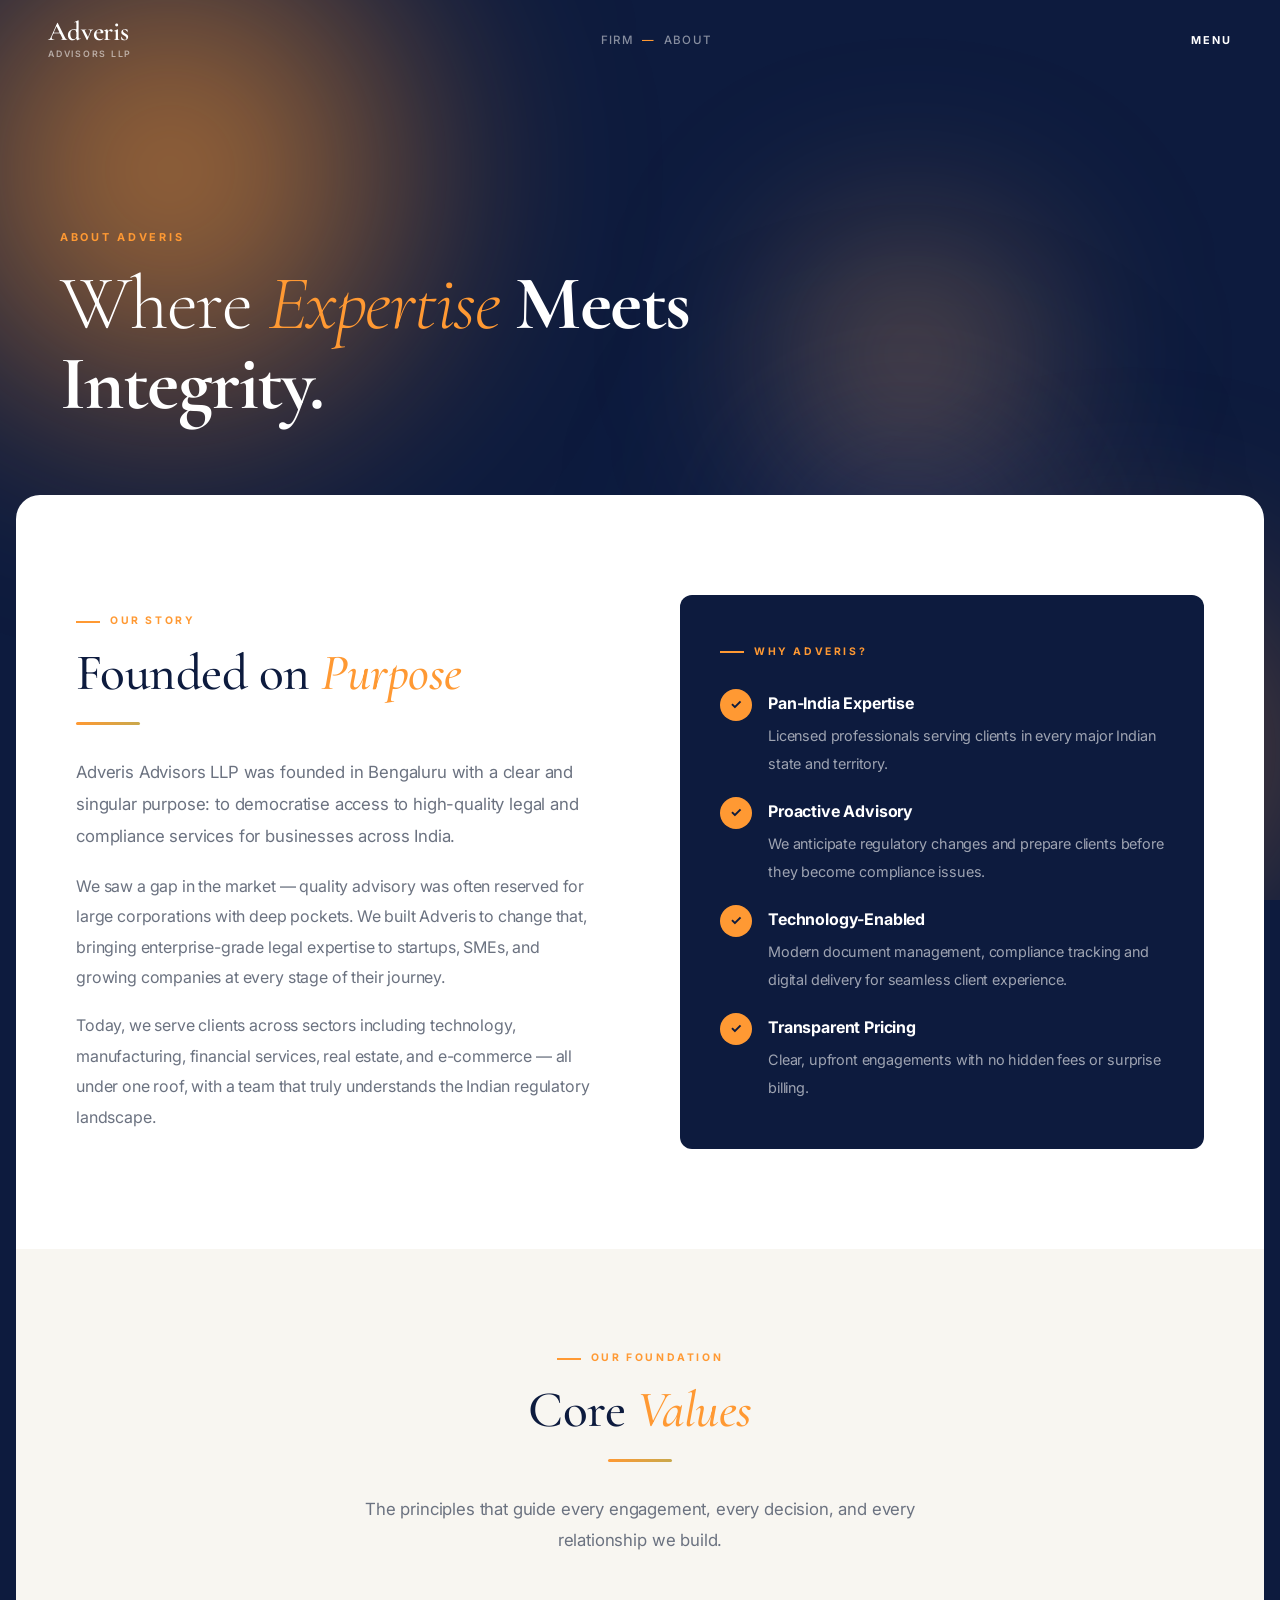
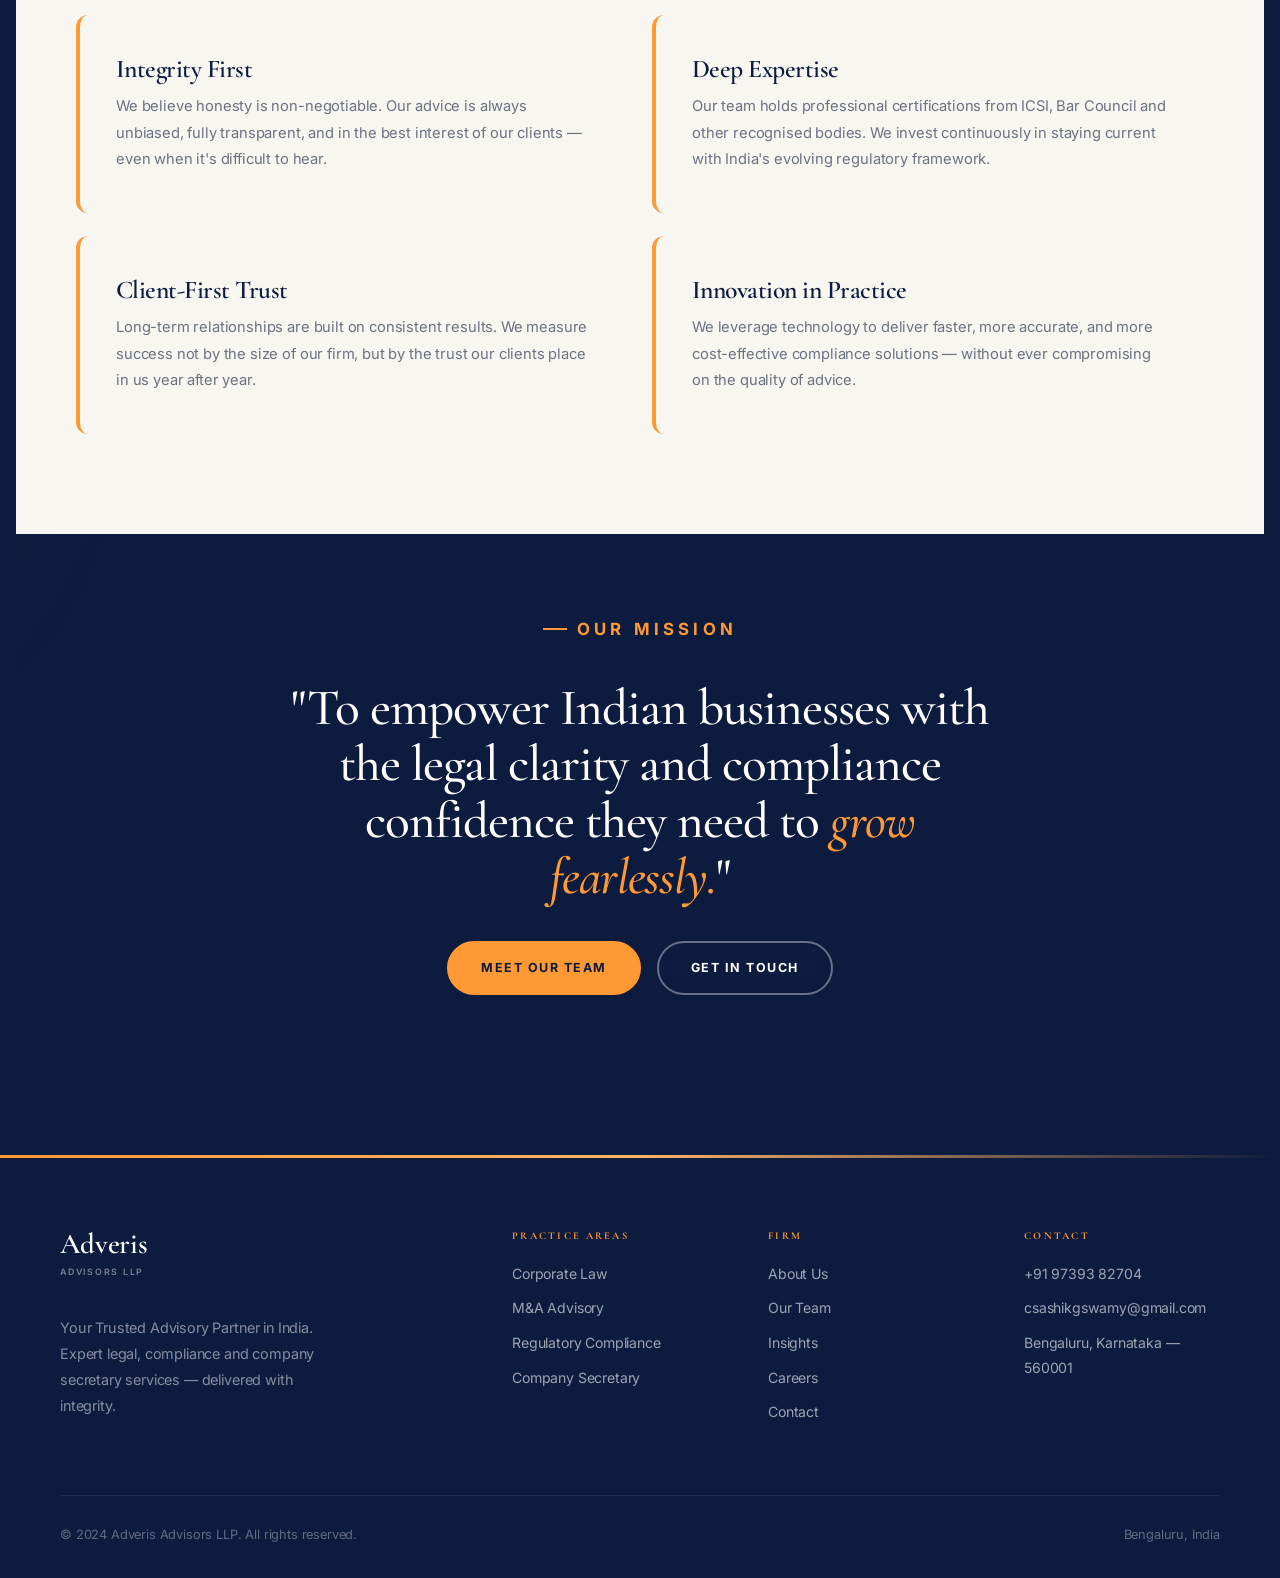
==== about.html @ 311db58e "Initial commit: Adveris Advisors Phase 1" ====
<!DOCTYPE html>
<html lang="en">
<head>
  <meta charset="UTF-8"/>
  <link rel="preconnect" href="https://fonts.googleapis.com"/>
  <link rel="preconnect" href="https://fonts.gstatic.com" crossorigin/>
  <link rel="stylesheet" href="https://fonts.googleapis.com/css2?family=Cormorant+Garamond:ital,wght@0,300;0,400;0,500;0,600;1,300;1,400;1,500&family=Inter:wght@300;400;500;600;700&display=swap"/>
  <meta name="viewport" content="width=device-width, initial-scale=1.0"/>
  <title>About Us | Adveris Advisors LLP — Corporate Law & Compliance Firm India</title>
  <meta name="description" content="Learn about Adveris Advisors LLP — a Bengaluru-based law, compliance and company secretary firm serving clients across India. Our mission, values, and founding story."/>
  <meta name="keywords" content="about Adveris Advisors, law firm about us, Bengaluru legal firm, compliance firm India, company secretary firm India"/>
  <link rel="canonical" href="https://www.adverisadvisors.in/about.html"/>
  <meta property="og:title" content="About Adveris Advisors LLP"/>
  <meta property="og:description" content="Bengaluru-based corporate law and compliance firm serving India with integrity and expertise."/>
  <meta property="og:type" content="website"/>
  <link rel="stylesheet" href="css/style.css"/>
  <link rel="stylesheet" href="css/animations.css"/>
</head>
<body data-page="About">

  <div class="page-transition-overlay" id="pageTransition"></div>
  <div class="scroll-progress" id="scrollProg"></div>
  <button class="back-to-top" id="backToTop" aria-label="Back to top">↑</button>

  <div class="page-bg" aria-hidden="true">
    <div class="blob blob-1"></div><div class="blob blob-2"></div>
    <div class="blob blob-3"></div><div class="blob blob-4"></div>
  </div>

  <!-- NAV -->
  <nav class="nav" id="mainNav">
    <div class="nav__inner">
      <a href="index.html" class="nav__logo"><span class="logo-name">Adveris</span><span class="logo-tagline">Advisors LLP</span></a>
      <div class="nav__crumb"><span>Firm</span><span class="sep">—</span><span id="navPage">About Us</span></div>
      <button class="nav__menu-btn" id="menuBtn" aria-label="Open menu" aria-expanded="false"><div class="hamburger"><span></span><span></span><span></span></div><span>Menu</span></button>
    </div>
  </nav>

  <!-- OVERLAY -->
      <!-- MENU OVERLAY — NKF-style grid / mobile accordion -->
  <div class="menu-overlay" id="menuOverlay" role="dialog" aria-modal="true" aria-label="Navigation menu">
    <div class="menu-overlay__top">
      <a href="index.html" class="menu-logo nav__logo">
        <span class="logo-name">Adveris</span>
        <span class="logo-tagline">Advisors LLP</span>
      </a>
      <button class="menu-close" id="menuClose" aria-label="Close menu">
        <span>Close</span>
        <div class="menu-close-circle" aria-hidden="true">&times;</div>
      </button>
    </div>
    <div class="menu-body">
      <!-- Col 1: Navigate -->
      <div class="menu-col" id="mcol-1">
        <div class="menu-col-title" role="button" tabindex="0" aria-expanded="true" aria-controls="mcol-1-content">Navigate</div>
        <div class="menu-col-content" id="mcol-1-content">
          <a href="index.html" class="menu-primary-link">Home</a>
          <a href="about.html" class="menu-primary-link">About Us</a>
          <a href="team.html" class="menu-primary-link">Our Team</a>
          <a href="contact.html" class="menu-primary-link">Contact</a>
        </div>
      </div>
      <!-- Col 2: Practice Areas -->
      <div class="menu-col" id="mcol-2">
        <div class="menu-col-title" role="button" tabindex="0" aria-expanded="false" aria-controls="mcol-2-content">Practice Areas</div>
        <div class="menu-col-content" id="mcol-2-content">
          <a href="services.html" class="menu-primary-link"><em>Services</em></a>
          <div class="menu-sub-group">
            <div class="menu-sub-label">What We Do</div>
            <a href="services.html" class="menu-sub-link">Corporate Law</a>
            <a href="services.html" class="menu-sub-link">Mergers &amp; Acquisitions</a>
            <a href="services.html" class="menu-sub-link">Regulatory Compliance</a>
            <a href="services.html" class="menu-sub-link">Company Secretary</a>
            <a href="services.html" class="menu-sub-link">Contract Drafting</a>
            <a href="services.html" class="menu-sub-link">Labour &amp; Employment</a>
            <a href="services.html" class="menu-sub-link">GST &amp; Tax Compliance</a>
            <a href="services.html" class="menu-sub-link">Startup Legal Advisory</a>
          </div>
        </div>
      </div>
      <!-- Col 3: Explore -->
      <div class="menu-col" id="mcol-3">
        <div class="menu-col-title" role="button" tabindex="0" aria-expanded="false" aria-controls="mcol-3-content">Explore</div>
        <div class="menu-col-content" id="mcol-3-content">
          <a href="insights.html" class="menu-primary-link">Insights</a>
          <a href="careers.html" class="menu-primary-link">Careers</a>
          <div class="menu-sub-group">
            <div class="menu-sub-label">Contact</div>
            <a href="tel:+919739382704" class="menu-sub-link">+91 97393 82704</a>
            <a href="mailto:csashikgswamy@gmail.com" class="menu-sub-link">csashikgswamy@gmail.com</a>
            <a href="contact.html" class="menu-sub-link">Bengaluru, Karnataka</a>
          </div>
        </div>
      </div>
    </div>
    <!-- Bottom bar -->
    <div class="menu-bottom">
      <div class="menu-bottom-left">
        <a href="about.html" class="menu-bottom-link">About the Firm</a>
        <a href="contact.html" class="menu-bottom-link">Get in Touch</a>
        <a href="careers.html" class="menu-bottom-link">Careers</a>
      </div>
      <div class="menu-bottom-right">
        <span style="font-size:0.7rem;color:rgba(255,255,255,0.3);letter-spacing:0.1em;">Bengaluru · Pan India · Since 2024</span>
      </div>
    </div>
  </div>



  <!-- PAGE HERO -->
  <section class="page-hero">
    <div class="page-hero__inner">
      <p class="page-hero__label">About Adveris</p>
      <h1 class="page-hero__title">Where <em>Expertise</em><strong> Meets Integrity.</strong></h1>
    </div>
  </section>

  <main class="page-z">
    <!-- MISSION & STORY -->
    <div class="card-wrap" style="border-radius:var(--radius) var(--radius) 0 0;">
      <section class="section">
        <div class="container">
          <div class="grid-2" style="gap:80px;align-items:center;">
            <div class="reveal-left">
              <p class="sec-label">Our Story</p>
              <h2 class="sec-title">Founded on <em>Purpose</em></h2>
              <div class="sec-divider"></div>
              <p style="font-size:1.05rem;line-height:1.9;color:var(--text-grey);margin-bottom:18px;">Adveris Advisors LLP was founded in Bengaluru with a clear and singular purpose: to democratise access to high-quality legal and compliance services for businesses across India.</p>
              <p style="font-size:1rem;line-height:1.9;color:var(--text-grey);margin-bottom:18px;">We saw a gap in the market — quality advisory was often reserved for large corporations with deep pockets. We built Adveris to change that, bringing enterprise-grade legal expertise to startups, SMEs, and growing companies at every stage of their journey.</p>
              <p style="font-size:1rem;line-height:1.9;color:var(--text-grey);">Today, we serve clients across sectors including technology, manufacturing, financial services, real estate, and e-commerce — all under one roof, with a team that truly understands the Indian regulatory landscape.</p>
            </div>
            <div class="reveal-right" style="background:var(--navy);border-radius:var(--radius-sm);padding:48px 40px;color:white;">
              <div class="sec-label" style="color:var(--saffron);margin-bottom:28px;">Why Adveris?</div>
              <div style="display:flex;flex-direction:column;gap:20px;">
                <div style="display:flex;gap:16px;align-items:flex-start;">
                  <div style="width:32px;height:32px;min-width:32px;border-radius:50%;background:var(--saffron);display:flex;align-items:center;justify-content:center;font-weight:700;font-size:0.85rem;color:var(--navy);">✓</div>
                  <div><strong style="display:block;color:white;margin-bottom:4px;">Pan-India Expertise</strong><span style="font-size:0.9rem;color:rgba(255,255,255,0.6);">Licensed professionals serving clients in every major Indian state and territory.</span></div>
                </div>
                <div style="display:flex;gap:16px;align-items:flex-start;">
                  <div style="width:32px;height:32px;min-width:32px;border-radius:50%;background:var(--saffron);display:flex;align-items:center;justify-content:center;font-weight:700;font-size:0.85rem;color:var(--navy);">✓</div>
                  <div><strong style="display:block;color:white;margin-bottom:4px;">Proactive Advisory</strong><span style="font-size:0.9rem;color:rgba(255,255,255,0.6);">We anticipate regulatory changes and prepare clients before they become compliance issues.</span></div>
                </div>
                <div style="display:flex;gap:16px;align-items:flex-start;">
                  <div style="width:32px;height:32px;min-width:32px;border-radius:50%;background:var(--saffron);display:flex;align-items:center;justify-content:center;font-weight:700;font-size:0.85rem;color:var(--navy);">✓</div>
                  <div><strong style="display:block;color:white;margin-bottom:4px;">Technology-Enabled</strong><span style="font-size:0.9rem;color:rgba(255,255,255,0.6);">Modern document management, compliance tracking and digital delivery for seamless client experience.</span></div>
                </div>
                <div style="display:flex;gap:16px;align-items:flex-start;">
                  <div style="width:32px;height:32px;min-width:32px;border-radius:50%;background:var(--saffron);display:flex;align-items:center;justify-content:center;font-weight:700;font-size:0.85rem;color:var(--navy);">✓</div>
                  <div><strong style="display:block;color:white;margin-bottom:4px;">Transparent Pricing</strong><span style="font-size:0.9rem;color:rgba(255,255,255,0.6);">Clear, upfront engagements with no hidden fees or surprise billing.</span></div>
                </div>
              </div>
            </div>
          </div>
        </div>
      </section>
    </div>

    <!-- CORE VALUES -->
    <div class="card-wrap bg-off">
      <section class="section">
        <div class="container">
          <div class="text-center" style="max-width:600px;margin:0 auto 60px;">
            <p class="sec-label" style="justify-content:center;">Our Foundation</p>
            <h2 class="sec-title">Core <em>Values</em></h2>
            <div class="sec-divider sec-divider-center"></div>
            <p class="sec-body" style="margin:0 auto;">The principles that guide every engagement, every decision, and every relationship we build.</p>
          </div>
          <div class="values-grid stagger">
            <div class="value-card reveal">
              <h3>Integrity First</h3>
              <p>We believe honesty is non-negotiable. Our advice is always unbiased, fully transparent, and in the best interest of our clients — even when it's difficult to hear.</p>
            </div>
            <div class="value-card reveal">
              <h3>Deep Expertise</h3>
              <p>Our team holds professional certifications from ICSI, Bar Council and other recognised bodies. We invest continuously in staying current with India's evolving regulatory framework.</p>
            </div>
            <div class="value-card reveal">
              <h3>Client-First Trust</h3>
              <p>Long-term relationships are built on consistent results. We measure success not by the size of our firm, but by the trust our clients place in us year after year.</p>
            </div>
            <div class="value-card reveal">
              <h3>Innovation in Practice</h3>
              <p>We leverage technology to deliver faster, more accurate, and more cost-effective compliance solutions — without ever compromising on the quality of advice.</p>
            </div>
          </div>
        </div>
      </section>
    </div>

    <!-- MISSION STATEMENT -->
    <div class="card-wrap">
      <div class="cta-band" style="border-radius:0;">
        <p class="sec-label" style="justify-content:center;color:var(--saffron);">Our Mission</p>
        <h2 style="max-width:700px;margin:0 auto 20px;">"To empower Indian businesses with the legal clarity and compliance confidence they need to <em style="color:var(--saffron);">grow fearlessly.</em>"</h2>
        <div style="display:flex;gap:16px;justify-content:center;flex-wrap:wrap;margin-top:36px;">
          <a href="team.html" class="btn btn-primary">Meet Our Team</a>
          <a href="contact.html" class="btn btn-outline">Get in Touch</a>
        </div>
      </div>
    </div>
  </main>

  <footer>
    <div class="footer-saffron-bar"></div>
    <div class="container" style="padding-top:72px;">
      <div class="footer-grid">
        <div class="footer-brand">
          <div class="nav__logo" style="margin-bottom:16px;"><span class="logo-name" style="font-family:var(--font-serif);font-size:1.8rem;color:white;">Adveris</span><span class="logo-tagline" style="color:rgba(255,255,255,0.45);">Advisors LLP</span></div>
          <p>Your Trusted Advisory Partner in India. Expert legal, compliance and company secretary services — delivered with integrity.</p>
        </div>
        <div class="footer-col"><h4>Practice Areas</h4><a href="services.html">Corporate Law</a><a href="services.html">M&amp;A Advisory</a><a href="services.html">Regulatory Compliance</a><a href="services.html">Company Secretary</a></div>
        <div class="footer-col"><h4>Firm</h4><a href="about.html">About Us</a><a href="team.html">Our Team</a><a href="insights.html">Insights</a><a href="careers.html">Careers</a><a href="contact.html">Contact</a></div>
        <div class="footer-col"><h4>Contact</h4><a href="tel:+919739382704">+91 97393 82704</a><a href="mailto:csashikgswamy@gmail.com">csashikgswamy@gmail.com</a><a href="#">Bengaluru, Karnataka — 560001</a></div>
      </div>
      <div class="footer-bottom"><span>© 2024 Adveris Advisors LLP. All rights reserved.</span><span>Bengaluru, India</span></div>
    </div>
  </footer>
    <script src="js/lenis.min.js"></script>
  <script src="js/main.js"></script>
</body>
</html>
---- css/style.css ----
/* Fonts loaded via <link> in HTML for performance */


/* ============================================================
   CSS VARIABLES
   ============================================================ */
:root {
  --saffron: #FF9933;
  --gold: #C9A84C;
  --gold-light: #DFC070;
  --saffron-hover: #E07B00;
  --saffron-light: #FFB366;
  --saffron-pale: rgba(255,153,51,0.1);
  --saffron-border: rgba(255,153,51,0.3);
  --navy: #0D1B3E;
  --navy-light: #1B2B5E;
  --white: #FFFFFF;
  --off-white: #F8F6F1;
  --text-dark: #0D1B3E;
  --text-body: #374151;
  --text-grey: #6B7280;
  --border: rgba(13,27,62,0.1);
  --shadow-sm: 0 4px 16px rgba(13,27,62,0.08);
  --shadow-md: 0 8px 40px rgba(13,27,62,0.12);
  --shadow-lg: 0 20px 64px rgba(13,27,62,0.18);
  --font-serif: 'Cormorant Garamond', Georgia, serif;
  --font-sans: 'Inter', -apple-system, sans-serif;
  --nav-h: 80px;
  /* NKF-inspired easing: ease-in-out for micro-interactions, expo-out for entrances */
  --ease: cubic-bezier(0.25, 0.46, 0.45, 0.94);       /* ease-in-out-quad: smooth, balanced */
  --ease-out: cubic-bezier(0.16, 1, 0.3, 1);           /* expo-out: snappy start, soft land */
  --ease-in-out: cubic-bezier(0.37, 0, 0.63, 1);       /* sine in-out: NKF-style consistency */
  --t: 0.35s cubic-bezier(0.37, 0, 0.63, 1);           /* standard micro — links, buttons */
  --t-slow: 0.65s cubic-bezier(0.25, 0.46, 0.45, 0.94); /* larger elements — cards, nav */
  --t-xslow: 1.0s cubic-bezier(0.16, 1, 0.3, 1);       /* entrances — hero, overlays */
  --radius: 24px;
  --radius-sm: 12px;
  --radius-pill: 9999px;
}

/* ============================================================
   RESET & BASE
   ============================================================ */
*, *::before, *::after { box-sizing: border-box; margin: 0; padding: 0; }
html { font-size: 16px; -webkit-font-smoothing: antialiased; -moz-osx-font-smoothing: grayscale; }
body {
  font-family: var(--font-sans); font-size: 1rem;
  line-height: 1.75; letter-spacing: -0.01em;
  color: var(--text-body); background: var(--navy); overflow-x: hidden;
  font-weight: 400;
}
img, svg { max-width: 100%; display: block; }
a { color: inherit; text-decoration: none; }
ul { list-style: none; }
button { font-family: var(--font-sans); font-size: inherit; border: none; background: none; cursor: pointer; }
input, textarea, select { font-family: var(--font-sans); }
/* Refined heading base */
h1, h2, h3, h4, h5, h6 {
  font-family: var(--font-serif);
  letter-spacing: -0.02em; line-height: 1.1; font-weight: 400;
}
p { line-height: 1.8; }


/* ============================================================
   PAGE BACKGROUND — Saffron + Navy Blob Effect
   ============================================================ */
.page-bg {
  position: fixed; top: 0; left: 0; width: 100%; height: 100%;
  z-index: 0; overflow: hidden; background: var(--navy);
}
.blob {
  position: absolute; border-radius: 50%; filter: blur(90px); will-change: transform;
}
.blob-1 {
  width: 700px; height: 700px; top: -180px; left: -180px;
  background: radial-gradient(circle, rgba(255,153,51,0.75) 0%, transparent 70%);
  animation: blobFloat 22s ease-in-out infinite;
}
.blob-2 {
  width: 500px; height: 500px; bottom: -100px; right: -100px;
  background: radial-gradient(circle, rgba(255,153,51,0.45) 0%, transparent 70%);
  animation: blobFloat 30s ease-in-out infinite reverse;
}
.blob-3 {
  width: 400px; height: 400px; top: 40%; left: 55%;
  background: radial-gradient(circle, rgba(27,43,94,0.95) 0%, transparent 70%);
  animation: blobFloat 38s ease-in-out infinite 6s;
}
.blob-4 {
  width: 350px; height: 350px; top: 20%; right: 15%;
  background: radial-gradient(circle, rgba(255,179,102,0.5) 0%, transparent 70%);
  animation: blobFloat 26s ease-in-out infinite 3s;
}
@keyframes blobFloat {
  0%,100% { transform: translate(0,0) scale(1); }
  30% { transform: translate(30px,-40px) scale(1.05); }
  60% { transform: translate(-25px,25px) scale(0.95); }
  80% { transform: translate(35px,15px) scale(1.02); }
}

/* ============================================================
   NAVIGATION
   ============================================================ */
.nav {
  position: fixed; top: 0; left: 0; width: 100%; height: var(--nav-h);
  z-index: 1000; padding: 0 48px; transition: var(--t-slow);
}
.nav--scrolled {
  background: rgba(255,255,255,0.95);
  backdrop-filter: blur(20px);
  border-bottom: 1px solid var(--border);
  box-shadow: var(--shadow-sm);
}
.nav__inner {
  max-width: 1400px; margin: 0 auto; height: 100%;
  display: flex; align-items: center; justify-content: space-between;
}
.nav__logo { display: flex; flex-direction: column; gap: 1px; }
.logo-name {
  font-family: var(--font-serif); font-size: 1.7rem; font-weight: 600;
  color: white; line-height: 1; transition: var(--t);
}
.logo-tagline {
  font-size: 0.55rem; font-weight: 600; letter-spacing: 0.2em;
  text-transform: uppercase; color: rgba(255,255,255,0.55); transition: var(--t);
}
.nav--scrolled .logo-name { color: var(--navy); }
.nav--scrolled .logo-tagline { color: var(--text-grey); }

.nav__crumb {
  font-size: 0.72rem; font-weight: 500; letter-spacing: 0.12em;
  text-transform: uppercase; color: rgba(255,255,255,0.5); transition: var(--t);
  display: flex; align-items: center; gap: 8px;
}
.nav--scrolled .nav__crumb { color: var(--text-grey); }
.nav__crumb .sep { color: var(--saffron); }

.nav__menu-btn {
  display: flex; align-items: center; gap: 10px; padding: 0;
  color: white; font-size: 0.68rem; font-weight: 700;
  letter-spacing: 0.18em; text-transform: uppercase; transition: var(--t);
  background: none; border: none; cursor: pointer;
}
.nav--scrolled .nav__menu-btn { color: var(--navy); }
.nav__menu-btn:hover { opacity: 0.8; }

/* Circular + button — saffron on dark hero, outlined navy on white nav */
.menu-circle {
  width: 38px; height: 38px; border-radius: 50%;
  background: var(--saffron); color: var(--navy);
  display: flex; align-items: center; justify-content: center;
  font-size: 1.25rem; font-weight: 300; line-height: 1;
  transition: var(--t); flex-shrink: 0;
  border: 2px solid var(--saffron);
}
.nav__menu-btn:hover .menu-circle {
  transform: rotate(90deg);
  background: var(--saffron-hover); border-color: var(--saffron-hover);
}
/* When scrolled — switch to outlined navy circle */
.nav--scrolled .nav__menu-btn .menu-circle {
  background: transparent;
  border-color: var(--navy);
  color: var(--navy);
}
.nav--scrolled .nav__menu-btn:hover .menu-circle {
  background: var(--navy);
  border-color: var(--navy);
  color: white;
  transform: rotate(90deg);
}
/* When menu open — rotate + to × */
.menu-open-state .menu-circle { transform: rotate(45deg); }

/* ============================================================
   FULLSCREEN MENU OVERLAY — NKF-style grid layout
   ============================================================ */
.menu-overlay {
  position: fixed; inset: 0; z-index: 2000;
  background: #0B1730;
  display: grid;
  grid-template-rows: auto 1fr auto;
  padding: 0;
  opacity: 0; visibility: hidden; overflow-y: auto;
  transition: opacity 0.4s var(--ease), visibility 0.4s var(--ease);
  isolation: isolate;
}
.menu-overlay.open { opacity: 1; visibility: visible; }

/* Top bar inside overlay */
.menu-overlay__top {
  display: flex; justify-content: space-between; align-items: center;
  padding: 0 56px; height: 80px;
  border-bottom: 1px solid rgba(255,255,255,0.08);
  flex-shrink: 0;
}
.menu-logo .logo-name { color: white; font-size: 1.5rem; }
.menu-logo .logo-tagline { color: rgba(255,255,255,0.4); }

/* Close button — circular × like NKF */
.menu-close {
  display: flex; align-items: center; gap: 10px;
  color: rgba(255,255,255,0.7); font-size: 0.68rem; font-weight: 700;
  letter-spacing: 0.18em; text-transform: uppercase;
  transition: var(--t); background: none; border: none; cursor: pointer;
}
.menu-close:hover { color: white; }
.menu-close-circle {
  width: 40px; height: 40px; border-radius: 50%;
  border: 1.5px solid rgba(255,255,255,0.3);
  display: flex; align-items: center; justify-content: center;
  font-size: 1.1rem; font-weight: 300; color: white;
  transition: var(--t);
}
.menu-close:hover .menu-close-circle {
  border-color: var(--saffron); color: var(--saffron); transform: rotate(90deg);
}

/* ── Main grid body of the menu ── */
.menu-body {
  display: grid;
  grid-template-columns: repeat(3, 1fr);
  gap: 0;
  padding: 56px 56px 40px;
  align-content: start;
}

/* Each column */
.menu-col {
  padding-right: 48px;
  border-right: 1px solid rgba(255,255,255,0.07);
  opacity: 0; transform: translateY(20px);
  transition: opacity 0.45s var(--ease), transform 0.45s var(--ease);
}
.menu-col:last-child { border-right: none; padding-right: 0; }
.menu-col:not(:first-child) { padding-left: 48px; }
.menu-overlay.open .menu-col { opacity: 1; transform: translateY(0); }
.menu-overlay.open .menu-col:nth-child(1) { transition-delay: 0.08s; }
.menu-overlay.open .menu-col:nth-child(2) { transition-delay: 0.14s; }
.menu-overlay.open .menu-col:nth-child(3) { transition-delay: 0.20s; }

/* Column heading */
.menu-col-title {
  font-size: 0.6rem; font-weight: 700; letter-spacing: 0.25em;
  text-transform: uppercase; color: var(--saffron);
  margin-bottom: 20px; padding-bottom: 12px;
  border-bottom: 1px solid rgba(255,153,51,0.2);
  display: flex; align-items: center; gap: 8px;
}
.menu-col-title::before { content: ''; width: 16px; height: 1.5px; background: var(--saffron); }

/* Primary links inside menu */
.menu-primary-link {
  display: block;
  font-family: var(--font-serif);
  font-size: 1.75rem;
  font-weight: 400;
  color: rgba(255,255,255,0.9);
  line-height: 1.2;
  padding: 10px 0;
  border-bottom: 1px solid rgba(255,255,255,0.06);
  transition: var(--t);
  letter-spacing: -0.01em;
}
.menu-primary-link:last-child { border-bottom: none; }
.menu-primary-link:hover { color: var(--saffron); padding-left: 8px; }
.menu-primary-link em { font-style: italic; }

/* Secondary sub-links */
.menu-sub-group { margin-top: 24px; }
.menu-sub-label {
  font-size: 0.58rem; font-weight: 700; letter-spacing: 0.22em;
  text-transform: uppercase; color: rgba(255,255,255,0.3);
  margin-bottom: 10px;
}
.menu-sub-link {
  display: block;
  font-family: var(--font-sans);
  font-size: 0.82rem;
  font-weight: 400;
  color: rgba(255,255,255,0.55);
  padding: 6px 0;
  transition: var(--t);
  border-bottom: 1px solid rgba(255,255,255,0.04);
}
.menu-sub-link:hover { color: var(--saffron); padding-left: 6px; }

/* Bottom bar of menu */
.menu-bottom {
  display: flex; justify-content: space-between; align-items: center;
  padding: 20px 56px;
  border-top: 1px solid rgba(255,255,255,0.08);
  opacity: 0; transform: translateY(10px);
  transition: opacity 0.4s var(--ease) 0.35s, transform 0.4s var(--ease) 0.35s;
}
.menu-overlay.open .menu-bottom { opacity: 1; transform: translateY(0); }
.menu-bottom-left {
  display: flex; gap: 32px; align-items: center;
}
.menu-bottom-link {
  font-size: 0.72rem; font-weight: 500; letter-spacing: 0.08em;
  color: rgba(255,255,255,0.45); transition: var(--t);
}
.menu-bottom-link:hover { color: var(--saffron); }
.menu-bottom-right {
  display: flex; gap: 8px; align-items: center;
}
.mf-label {
  font-size: 0.62rem; font-weight: 700; letter-spacing: 0.22em;
  text-transform: uppercase; color: rgba(255,255,255,0.35); margin-bottom: 4px;
}
.mf-value { font-size: 0.82rem; color: rgba(255,255,255,0.8); }
.mf-value a { color: var(--saffron); }

/* ============================================================
   SIDE DOTS — Adaptive (auto-switch between dark & light sections)
   ============================================================ */
.side-dots {
  position: fixed; left: 28px; top: 50%; transform: translateY(-50%);
  z-index: 500; display: flex; flex-direction: column;
  align-items: flex-start; gap: 0;
}
/* Vertical connector line */
.side-dots::before {
  content: ''; position: absolute; left: 3px; top: 16px;
  width: 1px; height: calc(100% - 32px);
  background: rgba(255,255,255,0.15); z-index: -1;
  transition: background 0.4s ease;
}
.side-dots.on-light::before { background: rgba(13,27,62,0.15); }

/* Each dot row = dot circle + label */
.s-dot {
  display: flex; align-items: center; gap: 14px;
  cursor: pointer; padding: 13px 0; position: relative;
}
/* The visual circle */
.s-dot::before {
  content: ''; flex-shrink: 0;
  width: 6px; height: 6px; border-radius: 50%;
  background: rgba(255,255,255,0.25);
  transition: background 0.5s ease, transform 0.4s ease;
  display: block;
}
.s-dot:hover::before { transform: scale(1.6); background: var(--gold-light); }
.s-dot.active::before {
  background: var(--gold);
  width: 8px; height: 8px;
  box-shadow: 0 0 7px rgba(201,168,76,0.65);
}

/* ON LIGHT — switch circle to navy */
.side-dots.on-light .s-dot::before { background: rgba(13,27,62,0.2); }
.side-dots.on-light .s-dot.active::before {
  background: var(--gold);
  box-shadow: 0 0 7px rgba(201,168,76,0.5);
}

/* Label — hidden by default, revealed when any dot hovered */
.s-dot-label {
  font-family: var(--font-sans);
  font-size: 0.58rem; font-weight: 600; letter-spacing: 0.16em;
  text-transform: uppercase;
  /* Warm off-white tinted with saffron — reads well on navy */
  color: rgba(248,240,220,0.65);
  white-space: nowrap; line-height: 1;
  opacity: 0; transform: translateX(-5px);
  transition: opacity 0.55s cubic-bezier(0.25,0,0.1,1), transform 0.55s cubic-bezier(0.25,0,0.1,1), color 0.4s ease;
  user-select: none; pointer-events: none;
}
/* Hover on container → all labels appear */
.side-dots:hover .s-dot-label {
  opacity: 1; transform: translateX(0);
}
/* Active section label always visible, gold */
.s-dot.active .s-dot-label {
  opacity: 1; transform: translateX(0);
  color: var(--gold);
}
/* Hovered dot's own label gets full brightness */
.s-dot:hover .s-dot-label {
  color: rgba(255,248,230,0.96);
}

/* ON LIGHT — muted navy labels, gold active */
.side-dots.on-light .s-dot-label { color: rgba(13,27,62,0.5); }
.side-dots.on-light .s-dot:hover .s-dot-label { color: rgba(13,27,62,0.88); }
.side-dots.on-light .s-dot.active .s-dot-label { color: var(--gold); }

/* ============================================================
   HERO SECTION
   ============================================================ */
.hero {
  min-height: 100vh; display: flex; align-items: center; position: relative;
  z-index: 1; padding: calc(var(--nav-h) + 60px) 60px 100px;
}
.hero__inner { max-width: 1280px; margin: 0 auto; width: 100%; }

.hero__badge {
  display: inline-flex; align-items: center; gap: 8px;
  padding: 6px 18px; border: 1px solid var(--saffron-border);
  border-radius: var(--radius-pill); font-size: 0.68rem; font-weight: 700;
  letter-spacing: 0.2em; text-transform: uppercase; color: var(--saffron);
  background: rgba(255,153,51,0.08); backdrop-filter: blur(8px);
  margin-bottom: 32px;
}
.hero__badge-dot {
  width: 6px; height: 6px; border-radius: 50%; background: var(--saffron);
  animation: pulseDot 2s ease-in-out infinite;
}
@keyframes pulseDot { 0%,100%{opacity:1;transform:scale(1)} 50%{opacity:0.4;transform:scale(0.7)} }

.hero__title {
  font-family: var(--font-serif); font-size: clamp(3.5rem, 8vw, 8rem);
  font-weight: 300; line-height: 1.0; color: white; margin-bottom: 28px; letter-spacing: -0.01em;
}
.hero__title em { font-style: italic; color: var(--saffron); }
.hero__title strong { font-weight: 700; display: block; }

.hero__sub {
  font-size: clamp(1rem, 2vw, 1.2rem); font-weight: 300;
  color: rgba(255,255,255,0.68); max-width: 560px; margin-bottom: 48px; line-height: 1.8;
}
.hero__actions { display: flex; gap: 16px; flex-wrap: wrap; }

.hero__scroll-hint {
  position: absolute; bottom: 40px; left: 50%; transform: translateX(-50%);
  display: flex; flex-direction: column; align-items: center; gap: 8px;
  color: rgba(255,255,255,0.4); font-size: 0.62rem; font-weight: 700;
  letter-spacing: 0.2em; text-transform: uppercase;
  animation: scrollHint 2.5s ease-in-out infinite;
}
.hero__scroll-hint::after {
  content: ''; width: 1px; height: 48px;
  background: linear-gradient(to bottom, rgba(255,255,255,0.4), transparent);
}
@keyframes scrollHint { 0%,100%{transform:translateX(-50%) translateY(0)} 50%{transform:translateX(-50%) translateY(10px)} }

/* ============================================================
   BUTTONS
   ============================================================ */
.btn {
  display: inline-flex; align-items: center; gap: 10px;
  padding: 14px 32px; border-radius: var(--radius-pill);
  font-size: 0.78rem; font-weight: 700; letter-spacing: 0.12em;
  text-transform: uppercase; transition: var(--t); cursor: pointer; border: 2px solid transparent;
}
.btn-primary {
  background: var(--saffron); color: var(--navy); border-color: var(--saffron);
}
.btn-primary:hover {
  background: var(--saffron-hover); border-color: var(--saffron-hover);
  transform: translateY(-2px); box-shadow: 0 8px 28px rgba(255,153,51,0.45);
}
.btn-outline {
  background: transparent; color: white; border-color: rgba(255,255,255,0.38);
  backdrop-filter: blur(8px);
}
.btn-outline:hover {
  border-color: white; background: rgba(255,255,255,0.1); transform: translateY(-2px);
}
.btn-navy {
  background: var(--navy); color: white; border-color: var(--navy);
}
.btn-navy:hover {
  background: var(--navy-light); transform: translateY(-2px);
  box-shadow: 0 8px 28px rgba(13,27,62,0.35);
}
.btn-outline-navy {
  background: transparent; color: var(--navy); border-color: var(--navy);
}
.btn-outline-navy:hover { background: var(--navy); color: white; transform: translateY(-2px); }

/* ARROW LINK */
.arrow-link {
  display: inline-flex; align-items: center; gap: 10px;
  font-size: 0.72rem; font-weight: 700; letter-spacing: 0.18em;
  text-transform: uppercase; color: var(--saffron); transition: var(--t);
}
.arrow-link .line {
  display: inline-block; width: 50px; height: 1.5px;
  background: var(--saffron); transition: width 0.35s var(--ease); vertical-align: middle;
}
.arrow-link .arr { transition: transform 0.3s var(--ease); }
.arrow-link:hover .line { width: 90px; }
.arrow-link:hover .arr { transform: translateX(5px); }
.arrow-link-dark { color: var(--navy); }
.arrow-link-dark .line { background: var(--navy); }

/* ============================================================
   LAYOUT — Content Sections (Floating Cards)
   ============================================================ */
.page-z { position: relative; z-index: 1; }
.card-wrap { background: white; margin: 0 16px 0; position: relative; z-index: 1; }
.card-wrap:first-of-type { border-radius: var(--radius) var(--radius) 0 0; }
.card-wrap--last { border-radius: 0; margin-bottom: 0; }

.section { padding: 100px 0; }
.section-sm { padding: 70px 0; }
.container { max-width: 1280px; margin: 0 auto; padding: 0 60px; }
.container-wide { max-width: 1400px; margin: 0 auto; padding: 0 60px; }

.sec-label {
  font-size: 0.65rem; font-weight: 700; letter-spacing: 0.25em;
  text-transform: uppercase; color: var(--saffron); margin-bottom: 14px;
  display: flex; align-items: center; gap: 10px;
}
.sec-label::before { content: ''; width: 24px; height: 2px; background: var(--saffron); }
.sec-title {
  font-family: var(--font-serif); font-size: clamp(2rem, 4vw, 3.6rem);
  font-weight: 500; line-height: 1.12; color: var(--text-dark); margin-bottom: 18px;
  letter-spacing: -0.01em;
}
.sec-title em { font-style: italic; color: var(--saffron); }
.sec-body { font-size: 1.05rem; line-height: 1.8; color: var(--text-grey); max-width: 600px; }

.sec-header { display: flex; justify-content: space-between; align-items: flex-end; margin-bottom: 56px; gap: 40px; }
.sec-header__l { flex: 1; }

/* ============================================================
   SERVICE CARDS
   ============================================================ */
.services-grid { display: grid; grid-template-columns: repeat(4, 1fr); gap: 20px; }
@media(max-width:1100px){ .services-grid { grid-template-columns: repeat(2, 1fr); } }

.svc-card {
  background: var(--off-white); border-radius: var(--radius-sm);
  padding: 36px 28px; transition: var(--t); position: relative; overflow: hidden; cursor: pointer;
  border: 1px solid var(--border);
}
.svc-card::after {
  content: ''; position: absolute; bottom: 0; left: 0; width: 100%; height: 3px;
  background: linear-gradient(90deg, var(--saffron), var(--saffron-light));
  transform: scaleX(0); transform-origin: left; transition: transform 0.4s var(--ease);
}
.svc-card:hover { transform: translateY(-6px); box-shadow: var(--shadow-lg); border-color: var(--saffron-border); }
.svc-card:hover::after { transform: scaleX(1); }
.svc-icon { width: 52px; height: 52px; margin-bottom: 22px; color: var(--navy); transition: var(--t); }
.svc-card:hover .svc-icon { color: var(--saffron); }
.svc-card h3 { font-family: var(--font-serif); font-size: 1.45rem; font-weight: 600; color: var(--text-dark); margin-bottom: 10px; line-height: 1.2; }
.svc-card p { font-size: 0.88rem; color: var(--text-grey); line-height: 1.75; margin-bottom: 20px; }

/* ============================================================
   TEAM CARDS
   ============================================================ */
.team-grid { display: grid; grid-template-columns: repeat(3, 1fr); gap: 28px; }
.team-card {
  text-align: center; padding: 40px 24px; border-radius: var(--radius-sm);
  background: var(--off-white); border: 1px solid var(--border); transition: var(--t);
}
.team-card:hover { transform: translateY(-5px); box-shadow: var(--shadow-md); }
.team-avatar {
  width: 110px; height: 110px; border-radius: 50%; margin: 0 auto 24px;
  display: flex; align-items: center; justify-content: center;
  font-family: var(--font-serif); font-size: 2.4rem; font-weight: 600;
  background: var(--navy); color: var(--saffron);
  border: 3px solid var(--saffron-border); transition: var(--t);
}
.team-card:hover .team-avatar { border-color: var(--saffron); box-shadow: 0 0 0 5px var(--saffron-pale); }
.team-card h3 { font-family: var(--font-serif); font-size: 1.4rem; font-weight: 600; color: var(--text-dark); margin-bottom: 4px; }
.team-role { font-size: 0.7rem; font-weight: 700; letter-spacing: 0.18em; text-transform: uppercase; color: var(--saffron); margin-bottom: 14px; }
.team-bio { font-size: 0.88rem; color: var(--text-grey); line-height: 1.75; }

/* ============================================================
   INSIGHT CARDS
   ============================================================ */
.insights-grid { display: grid; grid-template-columns: repeat(3, 1fr); gap: 24px; }
.insight-card {
  background: var(--off-white); border-radius: var(--radius-sm); overflow: hidden;
  border: 1px solid var(--border); transition: var(--t); display: flex; flex-direction: column;
}
.insight-card:hover { transform: translateY(-5px); box-shadow: var(--shadow-md); }
.insight-card__top { padding: 30px 30px 0; }
.insight-tag {
  display: inline-block; padding: 3px 12px; border-radius: var(--radius-pill);
  font-size: 0.62rem; font-weight: 700; letter-spacing: 0.16em; text-transform: uppercase;
  background: var(--saffron-pale); color: var(--saffron-hover); margin-bottom: 14px;
}
.insight-card__top h3 {
  font-family: var(--font-serif); font-size: 1.28rem; font-weight: 600;
  color: var(--text-dark); line-height: 1.3; margin-bottom: 10px; transition: var(--t);
}
.insight-card:hover h3 { color: var(--saffron); }
.insight-card__body { padding: 12px 30px 28px; flex: 1; display: flex; flex-direction: column; }
.insight-card__body p { font-size: 0.88rem; color: var(--text-grey); line-height: 1.75; flex: 1; margin-bottom: 20px; }
.insight-meta { font-size: 0.7rem; color: var(--text-grey); display: flex; justify-content: space-between; align-items: center; }

/* ============================================================
   STATS ROW
   ============================================================ */
.stats-row { display: grid; grid-template-columns: repeat(4, 1fr); gap: 2px; }
.stat-box { padding: 48px 32px; text-align: center; background: var(--navy); }
.stat-box:first-child { border-radius: var(--radius-sm) 0 0 var(--radius-sm); }
.stat-box:last-child { border-radius: 0 var(--radius-sm) var(--radius-sm) 0; }
.stat-num { font-family: var(--font-serif); font-size: 3.5rem; font-weight: 600; color: var(--saffron); line-height: 1; margin-bottom: 8px; }
.stat-label { font-size: 0.78rem; font-weight: 600; letter-spacing: 0.12em; text-transform: uppercase; color: rgba(255,255,255,0.6); }

/* ============================================================
   FOOTER
   ============================================================ */
footer {
  background: var(--navy); color: white;
  position: relative; z-index: 1; padding: 80px 0 32px;
}
.footer-grid {
  display: grid; grid-template-columns: 2fr 1fr 1fr 1fr; gap: 60px; margin-bottom: 60px;
}
.footer-brand .logo-name { color: white; font-size: 1.8rem; margin-bottom: 4px; }
.footer-brand .logo-tagline { color: rgba(255,255,255,0.45); margin-bottom: 20px; }
.footer-brand p { font-size: 0.9rem; color: rgba(255,255,255,0.5); line-height: 1.8; max-width: 280px; }
.footer-col h4 {
  font-size: 0.65rem; font-weight: 700; letter-spacing: 0.22em;
  text-transform: uppercase; color: var(--saffron); margin-bottom: 20px;
}
.footer-col a {
  display: block; font-size: 0.88rem; color: rgba(255,255,255,0.6);
  margin-bottom: 10px; transition: var(--t);
}
.footer-col a:hover { color: var(--saffron); padding-left: 4px; }
.footer-bottom {
  border-top: 1px solid rgba(255,255,255,0.08); padding-top: 28px;
  display: flex; justify-content: space-between; align-items: center;
  font-size: 0.8rem; color: rgba(255,255,255,0.35);
}
.footer-bottom a { color: var(--saffron); }
.footer-saffron-bar {
  height: 3px;
  background: linear-gradient(90deg, var(--saffron), var(--saffron-light), transparent);
}

/* ============================================================
   INNER PAGE HERO (Sub-pages)
   ============================================================ */
.page-hero {
  min-height: 55vh; display: flex; align-items: flex-end;
  position: relative; z-index: 1; padding: calc(var(--nav-h) + 60px) 60px 70px;
}
.page-hero__inner { max-width: 1280px; margin: 0 auto; width: 100%; }
.page-hero__label {
  font-size: 0.68rem; font-weight: 700; letter-spacing: 0.25em;
  text-transform: uppercase; color: var(--saffron); margin-bottom: 16px;
}
.page-hero__title {
  font-family: var(--font-serif); font-size: clamp(2.8rem, 6vw, 6rem);
  font-weight: 300; color: white; line-height: 1.05; max-width: 700px;
}
.page-hero__title strong { font-weight: 700; }
.page-hero__title em { font-style: italic; color: var(--saffron); }

/* ============================================================
   CAREERS
   ============================================================ */
.role-card {
  border: 1px solid var(--border); border-radius: var(--radius-sm);
  padding: 32px 36px; display: flex; justify-content: space-between;
  align-items: center; gap: 24px; transition: var(--t); background: var(--off-white);
}
.role-card:hover { border-color: var(--saffron-border); box-shadow: var(--shadow-sm); transform: translateY(-2px); }
.role-card h3 { font-family: var(--font-serif); font-size: 1.5rem; font-weight: 600; color: var(--text-dark); margin-bottom: 6px; }
.role-tags { display: flex; gap: 8px; flex-wrap: wrap; margin-top: 10px; }
.role-tag {
  padding: 3px 12px; border-radius: var(--radius-pill); font-size: 0.65rem;
  font-weight: 700; letter-spacing: 0.12em; text-transform: uppercase;
}
.tag-type { background: var(--saffron-pale); color: var(--saffron-hover); }
.tag-exp { background: rgba(13,27,62,0.07); color: var(--navy); }

/* ============================================================
   CONTACT FORM
   ============================================================ */
.contact-grid { display: grid; grid-template-columns: 1fr 1fr; gap: 80px; align-items: start; }
.form-group { margin-bottom: 24px; }
.form-group label {
  display: block; font-size: 0.72rem; font-weight: 700; letter-spacing: 0.16em;
  text-transform: uppercase; color: var(--navy); margin-bottom: 8px;
}
.form-control {
  width: 100%; padding: 14px 18px; border: 1.5px solid var(--border);
  border-radius: var(--radius-sm); font-size: 0.95rem; color: var(--text-dark);
  background: white; transition: var(--t); outline: none;
}
.form-control:focus { border-color: var(--saffron); box-shadow: 0 0 0 3px var(--saffron-pale); }
textarea.form-control { min-height: 140px; resize: vertical; }
select.form-control { appearance: none; cursor: pointer; }

.contact-info-box {
  background: var(--navy); border-radius: var(--radius-sm); padding: 48px 40px;
  color: white;
}
.contact-info-box h3 {
  font-family: var(--font-serif); font-size: 1.8rem; font-weight: 500;
  color: white; margin-bottom: 32px;
}
.c-info-item { margin-bottom: 28px; }
.c-info-label {
  font-size: 0.62rem; font-weight: 700; letter-spacing: 0.2em;
  text-transform: uppercase; color: var(--saffron); margin-bottom: 4px;
}
.c-info-val { font-size: 0.95rem; color: rgba(255,255,255,0.78); }
.c-info-val a { color: white; }
.map-placeholder {
  background: rgba(255,255,255,0.06); border-radius: var(--radius-sm);
  padding: 32px; text-align: center; margin-top: 32px;
  font-size: 0.82rem; color: rgba(255,255,255,0.4); line-height: 1.8;
}

/* ============================================================
   VALUES GRID (About page)
   ============================================================ */
.values-grid { display: grid; grid-template-columns: repeat(2, 1fr); gap: 24px; }
.value-card {
  background: var(--off-white); border-radius: var(--radius-sm); padding: 40px 36px;
  border-left: 4px solid var(--saffron); transition: var(--t);
}
.value-card:hover { transform: translateX(4px); box-shadow: var(--shadow-sm); }
.value-card h3 { font-family: var(--font-serif); font-size: 1.6rem; font-weight: 600; color: var(--text-dark); margin-bottom: 10px; }
.value-card p { font-size: 0.92rem; color: var(--text-grey); line-height: 1.8; }

/* ============================================================
   SERVICES PAGE — Detail Cards
   ============================================================ */
.svc-detail-grid { display: grid; grid-template-columns: repeat(2, 1fr); gap: 28px; }
.svc-detail-card {
  background: white; border: 1px solid var(--border); border-radius: var(--radius-sm);
  padding: 44px 40px; transition: var(--t); position: relative; overflow: hidden;
}
.svc-detail-card::before {
  content: ''; position: absolute; top: 0; left: 0; width: 100%; height: 4px;
  background: linear-gradient(90deg, var(--saffron), var(--saffron-light));
  transform: scaleX(0); transform-origin: left; transition: transform 0.4s var(--ease);
}
.svc-detail-card:hover { box-shadow: var(--shadow-lg); border-color: transparent; }
.svc-detail-card:hover::before { transform: scaleX(1); }
.svc-num { font-family: var(--font-serif); font-size: 4rem; font-weight: 700; color: var(--saffron-pale); line-height: 1; margin-bottom: 16px; }
.svc-detail-card h3 { font-family: var(--font-serif); font-size: 1.6rem; font-weight: 600; color: var(--text-dark); margin-bottom: 14px; }
.svc-detail-card p { font-size: 0.92rem; color: var(--text-grey); line-height: 1.8; margin-bottom: 18px; }
.svc-acts { font-size: 0.76rem; font-weight: 600; color: var(--navy); background: rgba(13,27,62,0.06); padding: 10px 14px; border-radius: var(--radius-pill); display: inline-block; }

/* ============================================================
   CAREERS FORM
   ============================================================ */
.careers-grid { display: grid; grid-template-columns: 1fr 1fr; gap: 80px; align-items: start; }

/* ============================================================
   UTILITY CLASSES
   ============================================================ */
.text-center { text-align: center; }
.text-white { color: white; }
.bg-navy { background: var(--navy); }
.bg-off { background: var(--off-white); }
.mt-8 { margin-top: 8px; }
.mt-16 { margin-top: 16px; }
.mt-32 { margin-top: 32px; }
.mt-48 { margin-top: 48px; }
.mb-16 { margin-bottom: 16px; }
.mb-32 { margin-bottom: 32px; }
.mb-48 { margin-bottom: 48px; }
.gap-16 { gap: 16px; }
.flex { display: flex; }
.flex-center { display: flex; align-items: center; justify-content: center; }
.grid-2 { display: grid; grid-template-columns: 1fr 1fr; gap: 40px; }
.divider { height: 1px; background: var(--border); margin: 0; }

/* ============================================================
   CTA BAND
   ============================================================ */
.cta-band {
  background: var(--navy); padding: 80px 60px; text-align: center; position: relative; overflow: hidden;
}
.cta-band::before {
  content: ''; position: absolute; top: -50%; left: -30%;
  width: 400px; height: 400px; border-radius: 50%;
  background: radial-gradient(circle, rgba(255,153,51,0.2) 0%, transparent 70%);
  filter: blur(60px);
}
.cta-band h2 { font-family: var(--font-serif); font-size: clamp(2rem, 4vw, 3.5rem); font-weight: 500; color: white; margin-bottom: 16px; }
.cta-band p { font-size: 1.05rem; color: rgba(255,255,255,0.6); margin-bottom: 36px; max-width: 520px; margin-left: auto; margin-right: auto; }

/* ============================================================
   GLOBAL UTILITIES & MISC COMPONENTS
   ============================================================ */

/* Desktop: always show accordion content (accordion only active on mobile via JS+CSS) */
.menu-col-content { display: block; }

/* Section divider accent */
.sec-divider {
  width: 48px; height: 2px; background: var(--saffron);
  margin: 16px 0 28px; border-radius: 2px;
}

/* Form success message */
.form-success {
  display: none; padding: 14px 18px; border-radius: var(--radius-sm);
  background: rgba(34,197,94,0.1); border: 1px solid rgba(34,197,94,0.3);
  color: #15803d; font-size: 0.88rem; font-weight: 500;
}
.form-success.show { display: block; }

/* Scroll progress bar */
.scroll-progress {
  position: fixed; top: 0; left: 0; height: 2.5px; width: 0%;
  background: linear-gradient(90deg, var(--saffron), var(--saffron-light));
  z-index: 9999; transition: width 0.1s linear;
}

/* Back to top button */
.back-to-top {
  position: fixed; bottom: 32px; right: 32px; z-index: 600;
  width: 48px; height: 48px; border-radius: 50%;
  background: var(--saffron); color: var(--navy);
  border: none; cursor: pointer; font-size: 1.1rem; font-weight: 700;
  box-shadow: 0 4px 20px rgba(255,153,51,0.4);
  display: flex; align-items: center; justify-content: center;
  opacity: 0; transform: translateY(12px);
  transition: opacity 0.3s var(--ease), transform 0.3s var(--ease), background 0.2s;
  pointer-events: none;
}
.back-to-top.visible { opacity: 1; transform: translateY(0); pointer-events: auto; }
.back-to-top:hover { background: var(--saffron-hover); transform: translateY(-3px); }

/* Page transition overlay */
.page-transition-overlay {
  position: fixed; inset: 0; background: var(--navy);
  z-index: 9000; opacity: 0; pointer-events: none;
  transition: opacity 0.35s var(--ease);
}
.page-transition-overlay.show { opacity: 1; pointer-events: auto; }

/* ============================================================
   RESPONSIVE — Comprehensive Mobile-First System
   ============================================================ */

/* ── Large tablet (1024px and below) ── */
@media (max-width: 1024px) {
  /* Nav */
  .nav { padding: 0 24px; }
  .container, .container-wide { padding: 0 32px; }

  /* Hero */
  .hero { padding: calc(var(--nav-h) + 32px) 32px 72px; }
  .page-hero { padding: calc(var(--nav-h) + 32px) 32px 48px; }

  /* Section */
  .section { padding: 72px 0; }
  .section-sm { padding: 48px 0; }

  /* Menu overlay — 2 col at tablet */
  .menu-overlay__top { padding: 0 32px; height: 72px; }
  .menu-body { grid-template-columns: 1fr 1fr; padding: 44px 32px 32px; }
  .menu-col:nth-child(3) {
    grid-column: 1 / -1; border-right: none; padding-left: 0 !important;
    border-top: 1px solid rgba(255,255,255,0.07); padding-top: 28px; margin-top: 4px;
  }
  .menu-bottom { padding: 16px 32px; }

  /* Grids */
  .services-grid { grid-template-columns: repeat(2, 1fr); gap: 16px; }
  .stats-row { grid-template-columns: repeat(2, 1fr); gap: 2px; }
  .stat-box:nth-child(1) { border-radius: var(--radius-sm) 0 0 0; }
  .stat-box:nth-child(2) { border-radius: 0 var(--radius-sm) 0 0; }
  .stat-box:nth-child(3) { border-radius: 0 0 0 var(--radius-sm); }
  .stat-box:nth-child(4) { border-radius: 0 0 var(--radius-sm) 0; }
  .svc-detail-grid { grid-template-columns: 1fr; }
  .contact-grid, .careers-grid { grid-template-columns: 1fr; gap: 40px; }
  .footer-grid { grid-template-columns: 1fr 1fr; gap: 40px; }

  /* About section grid */
  .grid-2 { grid-template-columns: 1fr !important; gap: 40px !important; }

  /* Side dots */
  .side-dots { display: none; }
}

/* ── Small tablet / large phone (768px) ── */
@media (max-width: 768px) {
  :root {
    --nav-h: 64px;
  }

  /* Nav */
  .nav { padding: 0 20px; height: var(--nav-h); }
  .nav__crumb { display: none; }
  .logo-name { font-size: 1.4rem; }
  .logo-tagline { display: none; }
  .menu-circle { width: 36px; height: 36px; font-size: 1.2rem; }
  .nav__menu-btn { font-size: 0.62rem; gap: 8px; }

  /* Containers */
  .container, .container-wide { padding: 0 20px; }

  /* Hero */
  .hero {
    padding: calc(var(--nav-h) + 24px) 20px 64px;
    min-height: 100svh;
  }
  .hero__title { font-size: clamp(2.4rem, 10vw, 3.8rem); margin-bottom: 18px; }
  .hero__sub { font-size: 0.95rem; margin-bottom: 32px; }
  .hero__actions { flex-direction: column; align-items: flex-start; gap: 12px; }
  .hero__actions .btn { width: 100%; justify-content: center; }
  .hero__badge { font-size: 0.6rem; padding: 5px 14px; }
  .hero__scroll-hint { display: none; }

  /* Page hero */
  .page-hero { padding: calc(var(--nav-h) + 24px) 20px 40px; min-height: 45vh; }
  .page-hero__title { font-size: clamp(2rem, 9vw, 3rem); }

  /* Sections */
  .section { padding: 56px 0; }
  .section-sm { padding: 40px 0; }
  .sec-title { font-size: clamp(1.8rem, 7vw, 2.8rem); }
  .sec-header { flex-direction: column; align-items: flex-start; gap: 12px; margin-bottom: 36px; }
  .sec-divider { margin: 14px 0 24px; }

  /* Card wrap */
  .card-wrap { margin: 0; border-radius: 0 !important; }
  .card-wrap:first-of-type { border-radius: 0 !important; }

  /* Services grid */
  .services-grid { grid-template-columns: 1fr; gap: 14px; }
  .svc-card { padding: 28px 24px; }

  /* Stats — single column on mobile */
  .stats-row { grid-template-columns: 1fr 1fr; }
  .stat-box { padding: 32px 20px; }
  .stat-num { font-size: 2.8rem; }
  .stat-box:nth-child(1) { border-radius: 0; }
  .stat-box:nth-child(2) { border-radius: 0; }
  .stat-box:nth-child(3) { border-radius: 0; }
  .stat-box:nth-child(4) { border-radius: 0; }

  /* Team */
  .team-grid { grid-template-columns: 1fr; gap: 16px; }

  /* Insights */
  .insights-grid { grid-template-columns: 1fr; gap: 16px; }

  /* Values */
  .values-grid { grid-template-columns: 1fr; gap: 14px; }
  .value-card { padding: 28px 24px; }

  /* Service detail */
  .svc-detail-grid { grid-template-columns: 1fr; gap: 16px; }
  .svc-detail-card { padding: 32px 24px; }

  /* Role cards */
  .role-card { flex-direction: column; align-items: flex-start; gap: 16px; padding: 24px 20px; }
  .role-card .btn { width: 100%; justify-content: center; }

  /* Forms */
  .contact-grid, .careers-grid { grid-template-columns: 1fr; gap: 32px; }
  .contact-info-box { padding: 32px 24px; }

  /* CTA band */
  .cta-band { padding: 56px 24px; }
  .cta-band h2 { font-size: clamp(1.7rem, 7vw, 2.4rem); }

  /* Footer */
  .footer-grid { grid-template-columns: 1fr; gap: 28px; margin-bottom: 32px; }
  footer { padding: 48px 0 24px; }
  .footer-bottom { flex-direction: column; gap: 6px; text-align: center; font-size: 0.75rem; }
  .footer-saffron-bar { height: 3px; }

  /* Form two-column rows */
  .form-two-col { grid-template-columns: 1fr !important; }

  /* Insights filter buttons wrap */
  #insightsGrid { gap: 14px; }


  /* Inline grid-2 overrides */
  .grid-2 { grid-template-columns: 1fr !important; gap: 32px !important; }

  /* ── MOBILE MENU — Full redesign ── */
  .menu-overlay {
    display: flex; flex-direction: column;
    grid-template-rows: none;
    overflow-y: auto;
    -webkit-overflow-scrolling: touch;
  }
  .menu-overlay__top {
    padding: 0 20px; height: var(--nav-h);
    flex-shrink: 0; border-bottom: 1px solid rgba(255,255,255,0.08);
  }
  .menu-logo .logo-name { font-size: 1.3rem; }
  .menu-close-circle { width: 34px; height: 34px; font-size: 1rem; }
  .menu-close { font-size: 0.62rem; gap: 8px; }

  /* Menu body — stacked accordion style */
  .menu-body {
    display: flex; flex-direction: column; gap: 0;
    padding: 24px 20px 16px; flex: 1; overflow-y: auto;
  }
  .menu-col {
    border-right: none !important;
    padding-left: 0 !important; padding-right: 0 !important;
    border-bottom: 1px solid rgba(255,255,255,0.07);
    padding-bottom: 0; margin-bottom: 0;
  }
  .menu-col:last-child { border-bottom: none; }

  /* Accordion header */
  .menu-col-title {
    cursor: pointer; margin-bottom: 0; padding: 16px 0;
    border-bottom: none; justify-content: space-between;
    user-select: none;
  }
  .menu-col-title::after {
    content: '+'; font-size: 1rem; font-weight: 300; color: var(--saffron);
    margin-left: auto; transition: transform 0.3s ease;
  }
  .menu-col.open .menu-col-title::after { transform: rotate(45deg); }
  /* Hide ::before line on mobile */
  .menu-col-title::before { display: none; }

  /* Accordion content */
  .menu-col-content {
    max-height: 0; overflow: hidden;
    transition: max-height 0.4s cubic-bezier(0.4,0,0.2,1);
    padding-bottom: 0;
  }
  .menu-col.open .menu-col-content {
    max-height: 480px; padding-bottom: 16px;
  }

  /* Primary links in accordion */
  .menu-primary-link {
    font-size: 1.3rem; padding: 8px 0;
    border-bottom: 1px solid rgba(255,255,255,0.05);
  }
  .menu-primary-link:last-of-type { border-bottom: none; }

  /* Sub-links */
  .menu-sub-link { font-size: 0.85rem; padding: 8px 0; }
  .menu-sub-label { margin-top: 16px; }

  /* Bottom bar */
  .menu-bottom {
    flex-direction: row; flex-wrap: wrap;
    padding: 16px 20px; gap: 8px 20px;
    border-top: 1px solid rgba(255,255,255,0.08);
    flex-shrink: 0;
  }
  .menu-bottom-left { flex-wrap: wrap; gap: 8px 16px; }
  .menu-bottom-right { display: none; }
  .menu-bottom-link { font-size: 0.72rem; }
}

/* ── Extra small phones (414px and below) ── */
@media (max-width: 414px) {
  .container, .container-wide { padding: 0 16px; }
  .hero { padding: calc(var(--nav-h) + 20px) 16px 56px; }
  .page-hero { padding: calc(var(--nav-h) + 20px) 16px 36px; }
  .hero__title { font-size: clamp(2rem, 11vw, 3rem); }
  .btn { padding: 12px 24px; font-size: 0.72rem; }
  .stats-row { grid-template-columns: 1fr 1fr; }
  .stat-num { font-size: 2.4rem; }
  .svc-card { padding: 24px 18px; }
  .svc-detail-card { padding: 28px 18px; }
  .insight-card__top { padding: 24px 20px 0; }
  .insight-card__body { padding: 12px 20px 24px; }
  .contact-info-box { padding: 28px 18px; }
  footer .container { padding: 0 16px; }
  .menu-body { padding: 20px 16px 12px; }
  .menu-overlay__top { padding: 0 16px; }
  .menu-bottom { padding: 14px 16px; }
}
---- css/animations.css ----
/* ============================================================
   ADVERIS — ANIMATIONS & TRANSITIONS
   NKF-inspired: consistent ease-in-out, graceful entrances
   ============================================================ */

/* ============================================================
   SCROLL REVEAL — Intersection Observer powered
   Slower, more graceful than before (0.7s → 0.9s, expo-out)
   ============================================================ */
.reveal {
  opacity: 0;
  transform: translateY(28px);
  transition: opacity 0.9s cubic-bezier(0.16, 1, 0.3, 1),
              transform 0.9s cubic-bezier(0.16, 1, 0.3, 1);
}
.reveal.visible { opacity: 1; transform: translateY(0); }

.reveal-left {
  opacity: 0;
  transform: translateX(-28px);
  transition: opacity 0.9s cubic-bezier(0.16, 1, 0.3, 1),
              transform 0.9s cubic-bezier(0.16, 1, 0.3, 1);
}
.reveal-left.visible { opacity: 1; transform: translateX(0); }

.reveal-right {
  opacity: 0;
  transform: translateX(28px);
  transition: opacity 0.9s cubic-bezier(0.16, 1, 0.3, 1),
              transform 0.9s cubic-bezier(0.16, 1, 0.3, 1);
}
.reveal-right.visible { opacity: 1; transform: translateX(0); }

.reveal-scale {
  opacity: 0;
  transform: scale(0.94);
  transition: opacity 0.85s cubic-bezier(0.16, 1, 0.3, 1),
              transform 0.85s cubic-bezier(0.16, 1, 0.3, 1);
}
.reveal-scale.visible { opacity: 1; transform: scale(1); }

/* Staggered children — wider delays for a graceful cascade */
.stagger > *:nth-child(1)  { transition-delay: 0.06s; }
.stagger > *:nth-child(2)  { transition-delay: 0.14s; }
.stagger > *:nth-child(3)  { transition-delay: 0.22s; }
.stagger > *:nth-child(4)  { transition-delay: 0.30s; }
.stagger > *:nth-child(5)  { transition-delay: 0.38s; }
.stagger > *:nth-child(6)  { transition-delay: 0.46s; }
.stagger > *:nth-child(7)  { transition-delay: 0.54s; }
.stagger > *:nth-child(8)  { transition-delay: 0.62s; }

/* ============================================================
   HERO INTRO ANIMATION — staggered, slow, premium
   ============================================================ */
.hero__badge   { animation: fadeSlideDown 1.0s cubic-bezier(0.16,1,0.3,1) 0.1s both; }
.hero__title   { animation: fadeSlideUp   1.1s cubic-bezier(0.16,1,0.3,1) 0.3s both; }
.hero__sub     { animation: fadeSlideUp   1.0s cubic-bezier(0.16,1,0.3,1) 0.5s both; }
.hero__actions { animation: fadeSlideUp   1.0s cubic-bezier(0.16,1,0.3,1) 0.7s both; }

.page-hero__label { animation: fadeSlideDown 0.9s cubic-bezier(0.16,1,0.3,1) 0.2s both; }
.page-hero__title { animation: fadeSlideUp   1.1s cubic-bezier(0.16,1,0.3,1) 0.35s both; }

@keyframes fadeSlideUp {
  from { opacity: 0; transform: translateY(22px); }
  to   { opacity: 1; transform: translateY(0); }
}
@keyframes fadeSlideDown {
  from { opacity: 0; transform: translateY(-14px); }
  to   { opacity: 1; transform: translateY(0); }
}
@keyframes fadeIn {
  from { opacity: 0; }
  to   { opacity: 1; }
}

/* ============================================================
   NAV — smooth color + bg transitions (NKF: same easing everywhere)
   ============================================================ */
.nav { transition: background 0.5s cubic-bezier(0.37,0,0.63,1),
                   box-shadow 0.5s cubic-bezier(0.37,0,0.63,1),
                   border-color 0.5s cubic-bezier(0.37,0,0.63,1); }

.nav .logo-name,
.nav .logo-tagline,
.nav__crumb,
.nav__menu-btn { transition: color 0.45s cubic-bezier(0.37,0,0.63,1); }

/* ============================================================
   CARD HOVER — gentle lift + shadow deepening
   NKF feel: not jarring, just a whisper of elevation
   ============================================================ */
.svc-card,
.team-card,
.insight-card,
.role-card,
.value-card,
.svc-detail-card {
  will-change: transform;
  transition: transform 0.5s cubic-bezier(0.25, 0.46, 0.45, 0.94),
              box-shadow 0.5s cubic-bezier(0.25, 0.46, 0.45, 0.94),
              border-color 0.5s cubic-bezier(0.25, 0.46, 0.45, 0.94);
}
.svc-card:hover,
.role-card:hover { transform: translateY(-5px); }

.team-card:hover { transform: translateY(-4px); }

.insight-card:hover { transform: translateY(-4px); }

.value-card:hover { transform: translateY(-3px); }

/* ============================================================
   LINK HOVER — sliding underline (NKF signature)
   ============================================================ */
.menu-primary-link,
.footer-col a,
.arrow-link span:not(.line):not(.arr) {
  position: relative;
}
.footer-col a::after,
.menu-primary-link::after {
  content: '';
  position: absolute;
  bottom: -1px; left: 0;
  width: 0; height: 1px;
  background: currentColor;
  transition: width 0.4s cubic-bezier(0.37, 0, 0.63, 1);
}
.footer-col a:hover::after,
.menu-primary-link:hover::after { width: 100%; }

/* ============================================================
   BUTTON — ripple + smooth bg transition
   ============================================================ */
.btn {
  position: relative; overflow: hidden;
  transition: background 0.4s cubic-bezier(0.37,0,0.63,1),
              color 0.4s cubic-bezier(0.37,0,0.63,1),
              transform 0.35s cubic-bezier(0.37,0,0.63,1),
              box-shadow 0.4s cubic-bezier(0.37,0,0.63,1),
              border-color 0.4s cubic-bezier(0.37,0,0.63,1);
}
.btn:hover { transform: translateY(-2px); }
.btn:active { transform: translateY(0); }

/* ============================================================
   ARROW LINK — smooth icon slide
   ============================================================ */
.arrow-link .arr {
  display: inline-block;
  transition: transform 0.4s cubic-bezier(0.37, 0, 0.63, 1);
}
.arrow-link:hover .arr { transform: translateX(5px); }
.arrow-link .line {
  transition: width 0.4s cubic-bezier(0.37, 0, 0.63, 1);
}
.arrow-link:hover .line { width: 32px; }

/* ============================================================
   STAT COUNTER ANIMATION
   ============================================================ */
.stat-num {
  animation: countUp 1.2s cubic-bezier(0.16, 1, 0.3, 1) forwards;
}
@keyframes countUp {
  from { opacity: 0; transform: translateY(14px); }
  to   { opacity: 1; transform: translateY(0); }
}

/* ============================================================
   FLOATING LOGO IN BACKGROUND (decorative)
   ============================================================ */
.bg-logo-ghost {
  position: absolute;
  right: -60px; top: 50%;
  transform: translateY(-50%);
  font-family: var(--font-serif);
  font-size: 18rem; font-weight: 700;
  color: rgba(255,153,51,0.04);
  line-height: 1; pointer-events: none;
  user-select: none; white-space: nowrap;
}

/* ============================================================
   PAGE TRANSITION — navy curtain fade (NKF-style)
   ============================================================ */
.page-transition-overlay {
  position: fixed; inset: 0;
  background: var(--navy);
  z-index: 9999; pointer-events: none;
  opacity: 0;
  transition: opacity 0.5s cubic-bezier(0.37, 0, 0.63, 1);
}
.page-transition-overlay.show { opacity: 1; }

/* ============================================================
   SCROLL PROGRESS BAR
   ============================================================ */
.scroll-progress {
  position: fixed; top: 0; left: 0;
  height: 2px;
  background: linear-gradient(90deg, var(--saffron), var(--gold));
  z-index: 1100; width: 0%;
  transition: width 0.15s linear;
}

/* ============================================================
   INSIGHT TAG PULSE ON HOVER
   ============================================================ */
.insight-card .insight-tag {
  transition: background 0.4s cubic-bezier(0.37,0,0.63,1),
              color 0.4s cubic-bezier(0.37,0,0.63,1);
}
.insight-card:hover .insight-tag {
  background: var(--saffron);
  color: var(--navy);
}

/* ============================================================
   MENU OVERLAY — smooth open/close
   ============================================================ */
.menu-overlay {
  transition: opacity 0.55s cubic-bezier(0.37, 0, 0.63, 1),
              visibility 0.55s cubic-bezier(0.37, 0, 0.63, 1);
}

/* ============================================================
   SAFFRON / GOLD SECTION DIVIDER
   ============================================================ */
.sec-divider {
  width: 64px; height: 3px;
  background: linear-gradient(90deg, var(--saffron), var(--gold));
  border-radius: 2px;
  margin: 20px 0 32px;
}
.sec-divider-center { margin: 20px auto 32px; }

/* ============================================================
   FORM SUCCESS STATE
   ============================================================ */
.form-success {
  display: none;
  background: rgba(255,153,51,0.08);
  border: 1px solid var(--saffron-border);
  border-radius: var(--radius-sm);
  padding: 20px 28px;
  color: var(--saffron-hover);
  font-weight: 600; text-align: center;
  animation: fadeIn 0.5s cubic-bezier(0.37,0,0.63,1);
}
.form-success.show { display: block; }

/* ============================================================
   LOADING SKELETON
   ============================================================ */
@keyframes shimmer {
  0%   { background-position: -200% 0; }
  100% { background-position:  200% 0; }
}
.skeleton {
  background: linear-gradient(90deg, #f0f0f0 25%, #e0e0e0 50%, #f0f0f0 75%);
  background-size: 200% 100%;
  animation: shimmer 1.8s infinite;
  border-radius: var(--radius-sm);
}

/* ============================================================
   BACK TO TOP BUTTON
   ============================================================ */
.back-to-top {
  position: fixed; bottom: 36px; right: 36px;
  width: 48px; height: 48px; border-radius: 50%;
  background: var(--saffron); color: var(--navy);
  display: flex; align-items: center; justify-content: center;
  font-size: 1.2rem; z-index: 900;
  opacity: 0; transform: translateY(16px);
  transition: opacity 0.45s cubic-bezier(0.37,0,0.63,1),
              transform 0.45s cubic-bezier(0.37,0,0.63,1),
              background 0.35s cubic-bezier(0.37,0,0.63,1),
              box-shadow 0.35s cubic-bezier(0.37,0,0.63,1);
  pointer-events: none;
  box-shadow: 0 4px 20px rgba(255,153,51,0.35);
  cursor: pointer; border: none;
}
.back-to-top.visible {
  opacity: 1; transform: translateY(0);
  pointer-events: all;
}
.back-to-top:hover {
  background: var(--saffron-hover);
  transform: translateY(-4px);
  box-shadow: 0 10px 32px rgba(255,153,51,0.45);
}

/* ============================================================
   NAVBAR ACTIVE LINK
   ============================================================ */
.menu-nav a.active-page { color: var(--saffron); }

/* ============================================================
   MOBILE REFINEMENTS
   ============================================================ */
@media (max-width: 768px) {
  .menu-overlay { padding: 28px 24px; }
  .menu-nav a { font-size: clamp(1.8rem, 8vw, 3rem); padding: 10px 0; }
}
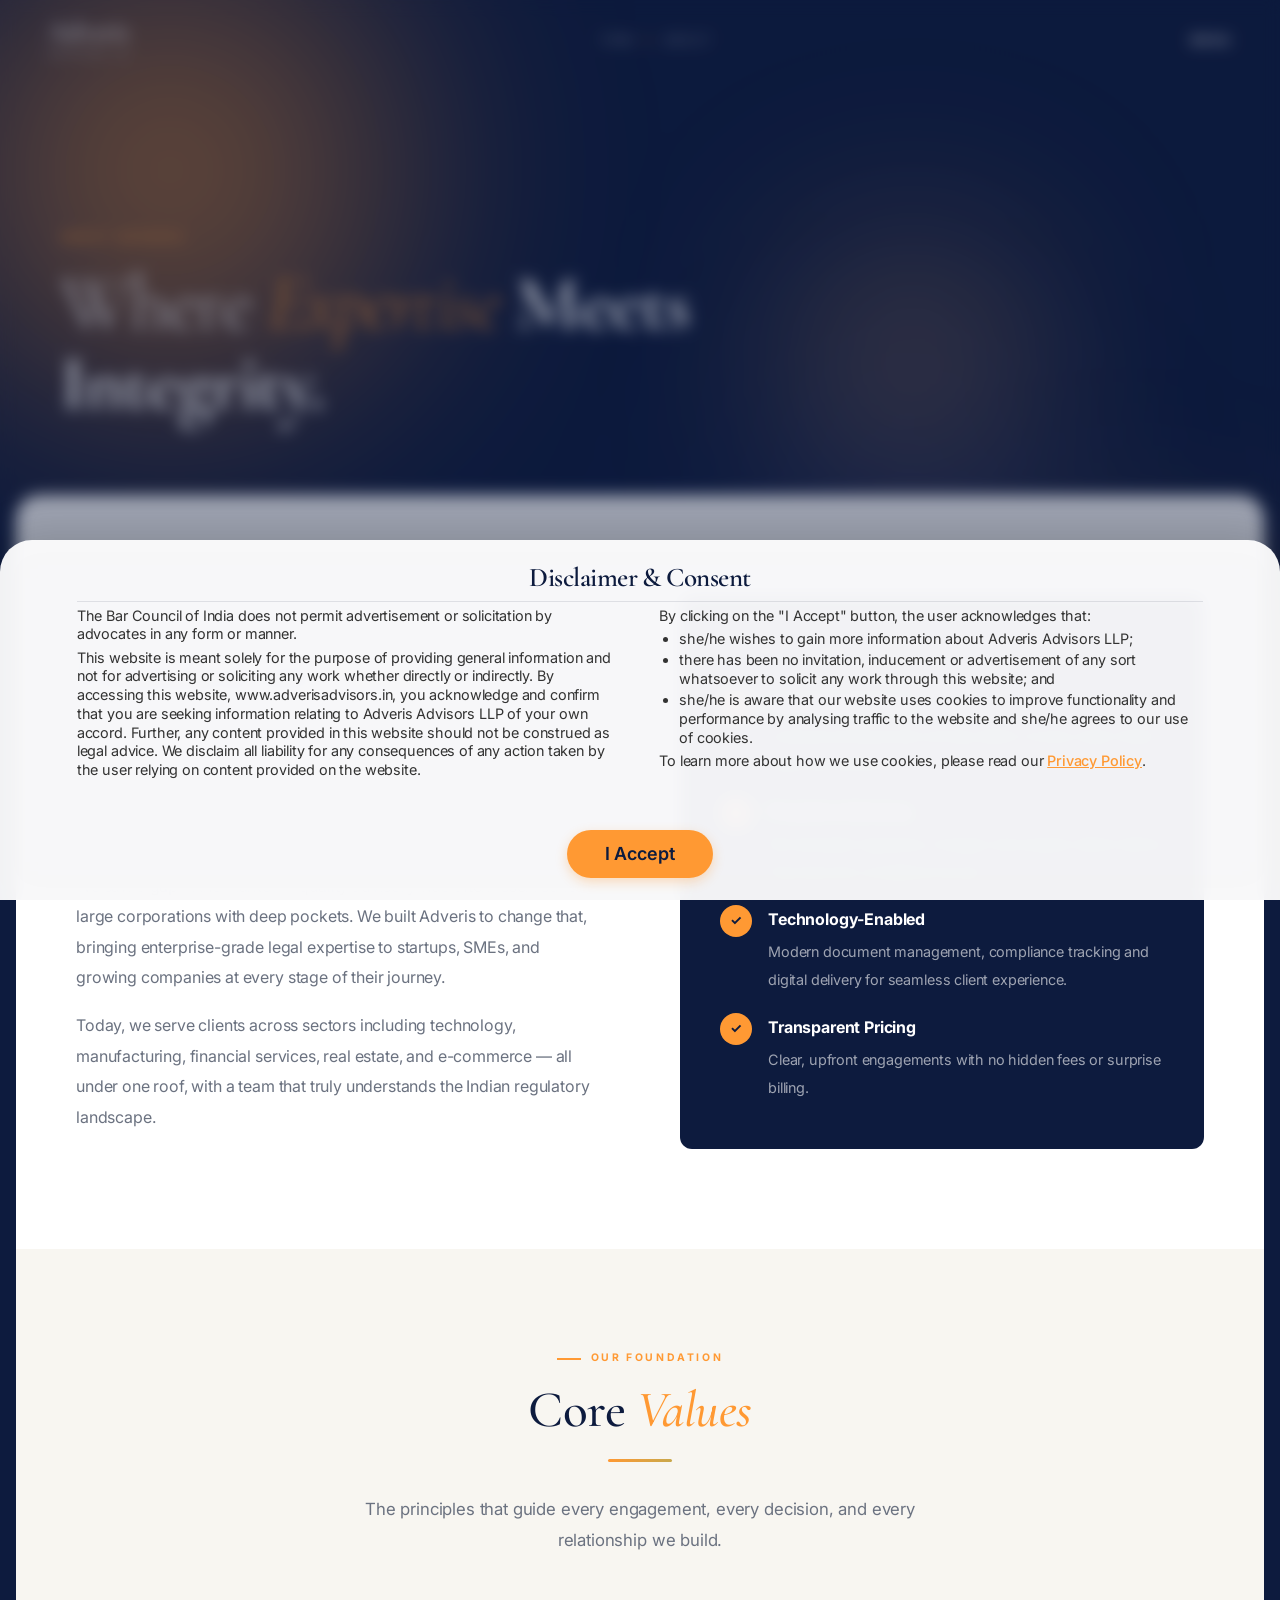
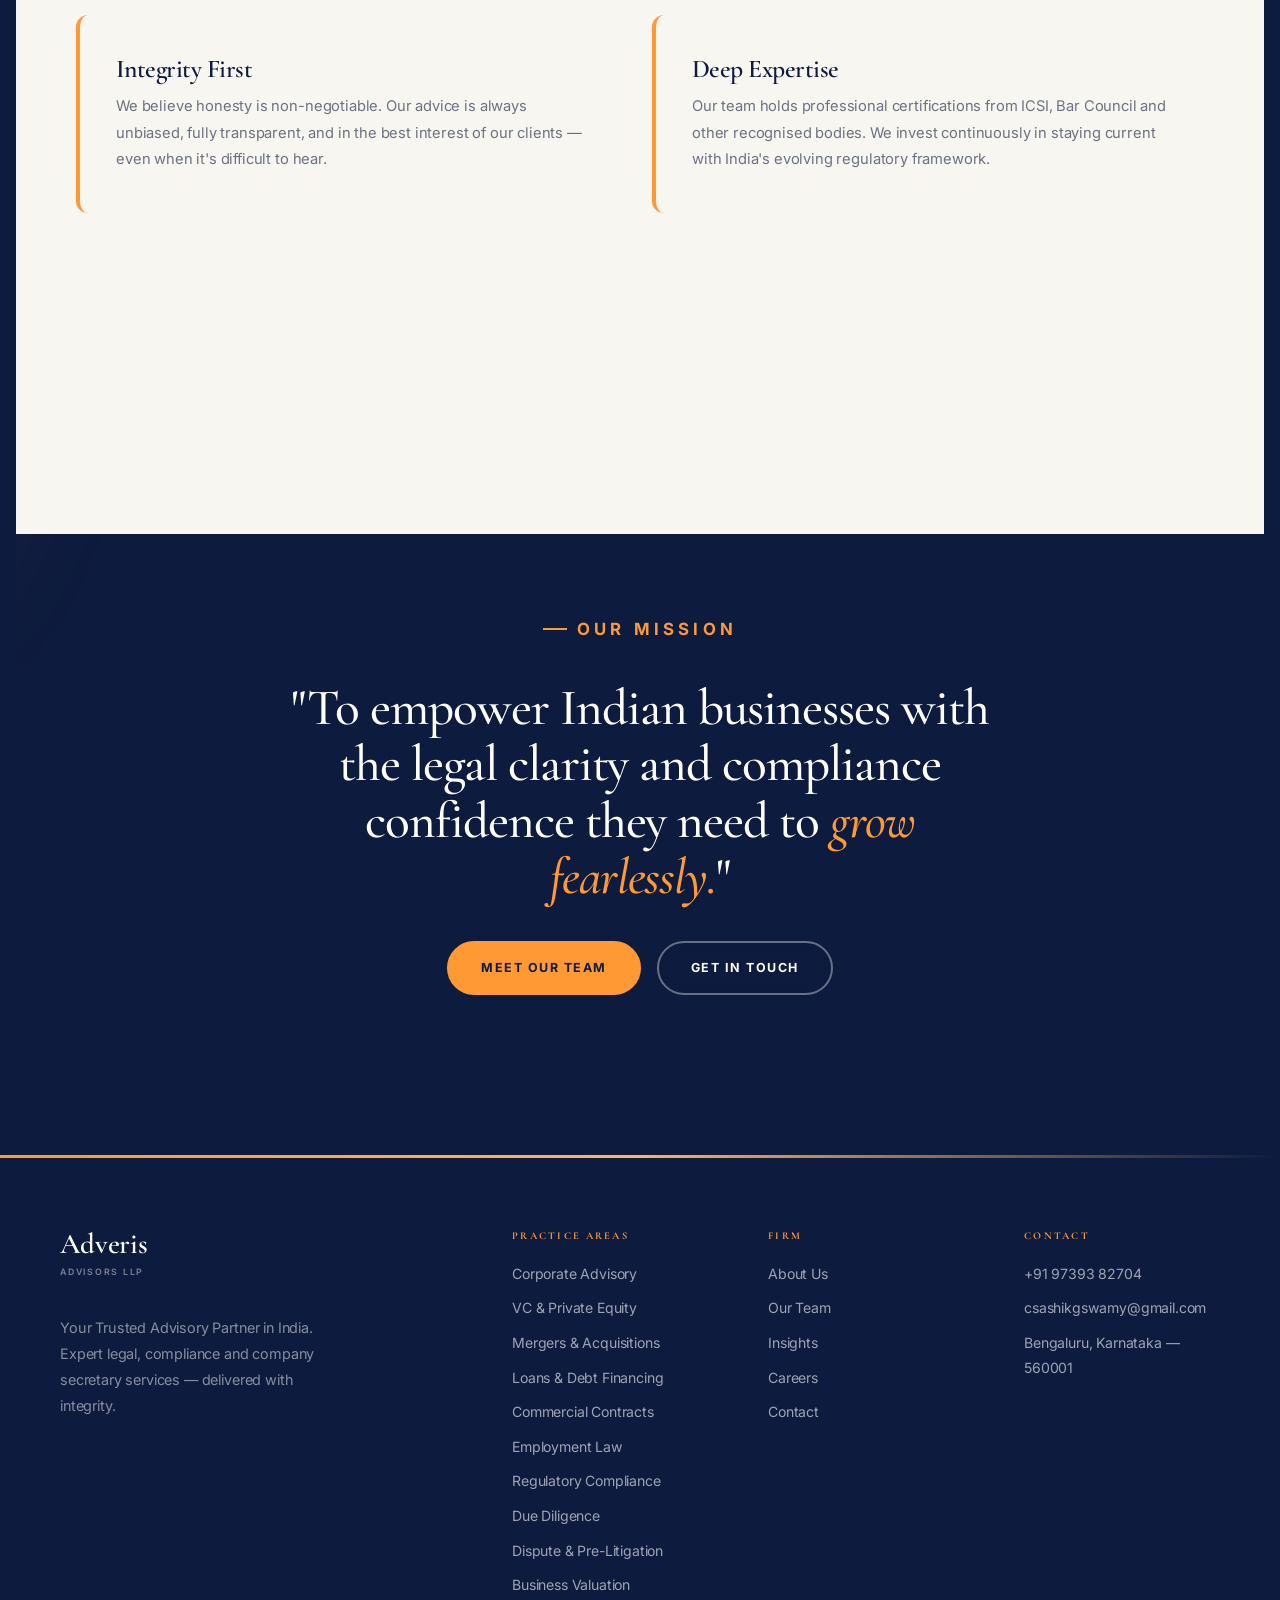
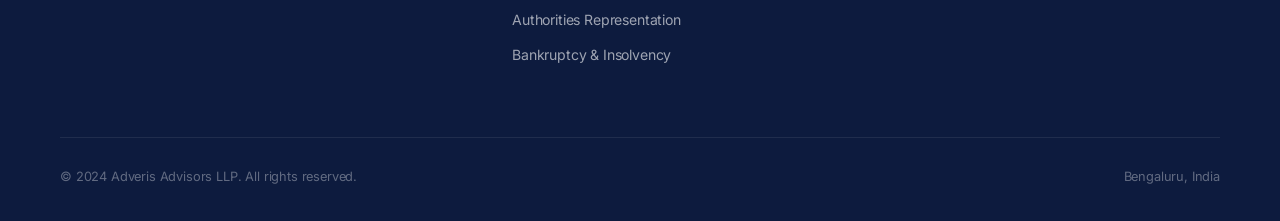
==== commit 3b4ad62e: "Update practice areas and features" ====
--- a/about.html
+++ b/about.html
@@ -15,6 +15,7 @@
   <meta property="og:type" content="website"/>
   <link rel="stylesheet" href="css/style.css"/>
   <link rel="stylesheet" href="css/animations.css"/>
+  <link rel="stylesheet" href="css/consent.css"/>
 </head>
 <body data-page="About">
 
@@ -37,7 +38,7 @@
   </nav>
 
   <!-- OVERLAY -->
-      <!-- MENU OVERLAY — NKF-style grid / mobile accordion -->
+        <!-- MENU OVERLAY — NKF-style grid / mobile accordion -->
   <div class="menu-overlay" id="menuOverlay" role="dialog" aria-modal="true" aria-label="Navigation menu">
     <div class="menu-overlay__top">
       <a href="index.html" class="menu-logo nav__logo">
@@ -67,14 +68,18 @@
           <a href="services.html" class="menu-primary-link"><em>Services</em></a>
           <div class="menu-sub-group">
             <div class="menu-sub-label">What We Do</div>
-            <a href="services.html" class="menu-sub-link">Corporate Law</a>
-            <a href="services.html" class="menu-sub-link">Mergers &amp; Acquisitions</a>
-            <a href="services.html" class="menu-sub-link">Regulatory Compliance</a>
-            <a href="services.html" class="menu-sub-link">Company Secretary</a>
-            <a href="services.html" class="menu-sub-link">Contract Drafting</a>
-            <a href="services.html" class="menu-sub-link">Labour &amp; Employment</a>
-            <a href="services.html" class="menu-sub-link">GST &amp; Tax Compliance</a>
-            <a href="services.html" class="menu-sub-link">Startup Legal Advisory</a>
+            <a href="services.html#01" class="menu-sub-link">Corporate Advisory</a>
+            <a href="services.html#02" class="menu-sub-link">VC &amp; Private Equity</a>
+            <a href="services.html#03" class="menu-sub-link">Mergers &amp; Acquisitions</a>
+            <a href="services.html#04" class="menu-sub-link">Loans &amp; Debt Financing</a>
+            <a href="services.html#05" class="menu-sub-link">Commercial Contracts</a>
+            <a href="services.html#06" class="menu-sub-link">Employment Law</a>
+            <a href="services.html#07" class="menu-sub-link">Regulatory Compliance</a>
+            <a href="services.html#08" class="menu-sub-link">Due Diligence</a>
+            <a href="services.html#09" class="menu-sub-link">Dispute &amp; Pre-Litigation</a>
+            <a href="services.html#10" class="menu-sub-link">Business Valuation</a>
+            <a href="services.html#11" class="menu-sub-link">Authorities Representation</a>
+            <a href="services.html#12" class="menu-sub-link">Bankruptcy &amp; Insolvency</a>
           </div>
         </div>
       </div>
@@ -105,6 +110,7 @@
       </div>
     </div>
   </div>
+
 
 
 
@@ -209,14 +215,29 @@
           <div class="nav__logo" style="margin-bottom:16px;"><span class="logo-name" style="font-family:var(--font-serif);font-size:1.8rem;color:white;">Adveris</span><span class="logo-tagline" style="color:rgba(255,255,255,0.45);">Advisors LLP</span></div>
           <p>Your Trusted Advisory Partner in India. Expert legal, compliance and company secretary services — delivered with integrity.</p>
         </div>
-        <div class="footer-col"><h4>Practice Areas</h4><a href="services.html">Corporate Law</a><a href="services.html">M&amp;A Advisory</a><a href="services.html">Regulatory Compliance</a><a href="services.html">Company Secretary</a></div>
+        <div class="footer-col">
+          <h4>Practice Areas</h4>
+          <a href="services.html#01">Corporate Advisory</a>
+          <a href="services.html#02">VC &amp; Private Equity</a>
+          <a href="services.html#03">Mergers &amp; Acquisitions</a>
+          <a href="services.html#04">Loans &amp; Debt Financing</a>
+          <a href="services.html#05">Commercial Contracts</a>
+          <a href="services.html#06">Employment Law</a>
+          <a href="services.html#07">Regulatory Compliance</a>
+          <a href="services.html#08">Due Diligence</a>
+          <a href="services.html#09">Dispute &amp; Pre-Litigation</a>
+          <a href="services.html#10">Business Valuation</a>
+          <a href="services.html#11">Authorities Representation</a>
+          <a href="services.html#12">Bankruptcy &amp; Insolvency</a>
+        </div>
         <div class="footer-col"><h4>Firm</h4><a href="about.html">About Us</a><a href="team.html">Our Team</a><a href="insights.html">Insights</a><a href="careers.html">Careers</a><a href="contact.html">Contact</a></div>
         <div class="footer-col"><h4>Contact</h4><a href="tel:+919739382704">+91 97393 82704</a><a href="mailto:csashikgswamy@gmail.com">csashikgswamy@gmail.com</a><a href="#">Bengaluru, Karnataka — 560001</a></div>
       </div>
       <div class="footer-bottom"><span>© 2024 Adveris Advisors LLP. All rights reserved.</span><span>Bengaluru, India</span></div>
     </div>
   </footer>
-    <script src="js/lenis.min.js"></script>
+      <script src="js/consent.js"></script>
+  <script src="js/lenis.min.js"></script>
   <script src="js/main.js"></script>
 </body>
 </html>
--- a/css/style.css
+++ b/css/style.css
@@ -1066,3 +1066,64 @@
   .menu-overlay__top { padding: 0 16px; }
   .menu-bottom { padding: 14px 16px; }
 }
+
+/* Custom List for Services */
+.custom-list {
+  list-style: none;
+  padding: 0;
+  margin: 0 0 20px 0;
+  color: var(--text-grey);
+  font-size: 0.95rem;
+  line-height: 1.6;
+}
+.custom-list li {
+  position: relative;
+  padding-left: 18px;
+  margin-bottom: 8px;
+}
+.custom-list li::before {
+  content: "•";
+  color: var(--saffron);
+  position: absolute;
+  left: 0;
+  top: 0;
+}
+.svc-detail-card p {
+  display: none; /* Hide old paragraph styles if any remain */
+}
+
+/* Homepage Carousel */
+.services-carousel {
+  display: flex;
+  overflow-x: auto;
+  gap: 24px;
+  padding: 10px 0 24px 0; /* extra padding to fit the scrollbar */
+  scroll-snap-type: x mandatory;
+}
+/* Elegant custom scroller */
+.services-carousel::-webkit-scrollbar {
+  height: 6px;
+}
+.services-carousel::-webkit-scrollbar-track {
+  background: var(--off-white);
+  border-radius: 4px;
+  margin: 0 5vw; /* give some edge spacing so it doesn't touch the screen bounds */
+}
+.services-carousel::-webkit-scrollbar-thumb {
+  background: var(--saffron);
+  border-radius: 4px;
+}
+.services-carousel::-webkit-scrollbar-thumb:hover {
+  background: #db8a10; /* slightly darker on hover */
+}
+.services-carousel .svc-card {
+  min-width: 300px;
+  max-width: 300px;
+  scroll-snap-align: start;
+}
+/* Adjust grid to block on mobile for carousel */
+@media (max-width: 768px) {
+  .services-carousel .svc-card {
+    min-width: 250px;
+  }
+}
--- a/css/consent.css
+++ b/css/consent.css
@@ -0,0 +1,201 @@
+/* ============================================================
+   CONSENT POPUP STYLES
+   ============================================================ */
+
+.consent-overlay {
+  position: fixed;
+  top: 0;
+  left: 0;
+  width: 100vw;
+  height: 100vh; /* Fallback for older browsers */
+  height: 100dvh; /* Fixes iPhone Safari bottom toolbar cutoff */
+  z-index: 999999; /* Ensure it is above absolutely everything */
+  background: rgba(13, 27, 62, 0.4); /* Glass UI, allows seeing the site behind */
+  backdrop-filter: blur(8px);
+  -webkit-backdrop-filter: blur(8px);
+  display: flex;
+  align-items: flex-end; /* Push to bottom */
+  justify-content: center;
+  padding: 0;
+  opacity: 1;
+  transition: opacity 0.5s ease;
+  overflow: hidden; /* Prevent body scroll entirely */
+}
+
+/* Hide class for fading out */
+.consent-overlay.hidden {
+  opacity: 0;
+  pointer-events: none;
+}
+
+/* The consent card */
+.consent-card {
+  background: rgba(255, 255, 255, 0.95); /* Slight transparency for premium feel */
+  backdrop-filter: blur(20px);
+  -webkit-backdrop-filter: blur(20px);
+  max-width: 100%;
+  width: 100vw;
+  height: 40vh; 
+  height: 40dvh; /* Adapts dynamically to iPhone URL bar */
+  padding: 2.5vh 6%;
+  border-radius: 32px 32px 0 0; /* Modern top rounded corners */
+  box-shadow: 0 -10px 40px rgba(0, 0, 0, 0.15);
+  color: var(--navy);
+  font-family: var(--font-sans);
+  position: relative;
+  overflow: hidden; /* Remove scroller entirely */
+  transform: translateY(0);
+  transition: transform 0.6s cubic-bezier(0.16, 1, 0.3, 1);
+  margin: 0;
+  display: flex;
+  flex-direction: column;
+  justify-content: space-between;
+}
+
+.consent-overlay.hidden .consent-card {
+  transform: translateY(100%); /* Slide completely down to exit */
+}
+
+.consent-card h2 {
+  font-family: var(--font-serif);
+  font-size: 3vh;
+  font-weight: 600;
+  margin-bottom: 0.5vh;
+  color: var(--navy);
+  text-align: center;
+  border-bottom: 1px solid rgba(13, 27, 62, 0.1);
+  padding-bottom: 1vh;
+}
+
+.consent-body {
+  display: grid;
+  grid-template-columns: 1fr 1fr;
+  gap: 3vw;
+  flex: 1;
+  min-height: 0; /* Required for nested flex scrolling */
+  overflow-y: auto; /* Allows swiping if text overflows */
+  -webkit-overflow-scrolling: touch; /* Fixes missing swipe momentum on iOS / iPhones */
+  -ms-overflow-style: none;  /* IE and Edge */
+  scrollbar-width: none;  /* Firefox */
+}
+
+/* Hide scrollbar for Chrome, Safari and Opera */
+.consent-body::-webkit-scrollbar {
+  display: none;
+}
+
+.consent-card p {
+  font-size: 1.6vh;
+  line-height: 1.3;
+  margin-bottom: 0.5vh;
+  color: #333;
+}
+
+.consent-card ul {
+  margin-left: 20px;
+  margin-bottom: 0.5vh;
+  list-style-type: disc;
+}
+
+.consent-card li {
+  font-size: 1.6vh;
+  line-height: 1.3;
+  margin-bottom: 0.3vh;
+  color: #333;
+}
+
+.consent-card .privacy-link {
+  color: var(--saffron);
+  text-decoration: underline;
+  font-weight: 500;
+  transition: color 0.3s ease;
+}
+
+.consent-card .privacy-link:hover {
+  color: #e68a2e; /* Slightly darker saffron */
+}
+
+/* The Accept Button Container */
+.consent-actions {
+  display: flex;
+  justify-content: center;
+  align-items: center;
+  margin-top: auto; /* Pushes button to exactly the bottom */
+  padding-top: 1vh;
+}
+
+.consent-btn {
+  background: var(--saffron);
+  color: var(--navy);
+  font-family: var(--font-sans);
+  font-weight: 600;
+  font-size: 2vh;
+  padding: 1.5vh 3vw;
+  border: none;
+  border-radius: 40px;
+  cursor: pointer;
+  transition: all 0.3s ease;
+  box-shadow: 0 4px 12px rgba(255, 153, 51, 0.3);
+}
+
+.consent-btn:hover {
+  background: #fff;
+  color: var(--saffron);
+  box-shadow: 0 8px 24px rgba(255, 153, 51, 0.4);
+  transform: translateY(-2px);
+}
+
+/* Scrollbar for popup if small screen */
+.consent-overlay::-webkit-scrollbar {
+  width: 8px;
+}
+.consent-overlay::-webkit-scrollbar-track {
+  background: transparent;
+}
+.consent-overlay::-webkit-scrollbar-thumb {
+  background: rgba(255, 255, 255, 0.2);
+  border-radius: 4px;
+}
+
+@media (max-width: 768px) {
+  .consent-body {
+    grid-template-columns: 1fr;
+    gap: 0;
+  }
+  
+  .consent-card {
+    height: 80vh; /* Fallback */
+    height: 80dvh; /* Request: use 80% on mobile without iPhone cutoff */
+    padding: 24px 5vw; /* Reduced to leave more vertical space */
+    border-radius: 28px 28px 0 0;
+  }
+  .consent-card h2 {
+    font-size: 1.2rem; /* Shrunk for height conservation */
+    margin-bottom: 12px;
+    padding-bottom: 8px;
+  }
+  .consent-card p {
+    font-size: 0.85rem; /* Shrunk for height conservation */
+    margin-bottom: 8px;
+    line-height: 1.3;
+  }
+  .consent-card ul {
+    margin-bottom: 8px;
+    margin-left: 16px;
+  }
+  .consent-card li {
+    font-size: 0.85rem;
+    line-height: 1.3;
+    margin-bottom: 4px;
+  }
+  .consent-actions {
+    margin-top: auto;
+    padding-top: 12px;
+  }
+  .consent-btn {
+    padding: 12px 32px;
+    font-size: 0.9rem;
+    width: 100%; /* Full width button on mobile */
+    max-width: 300px;
+  }
+}
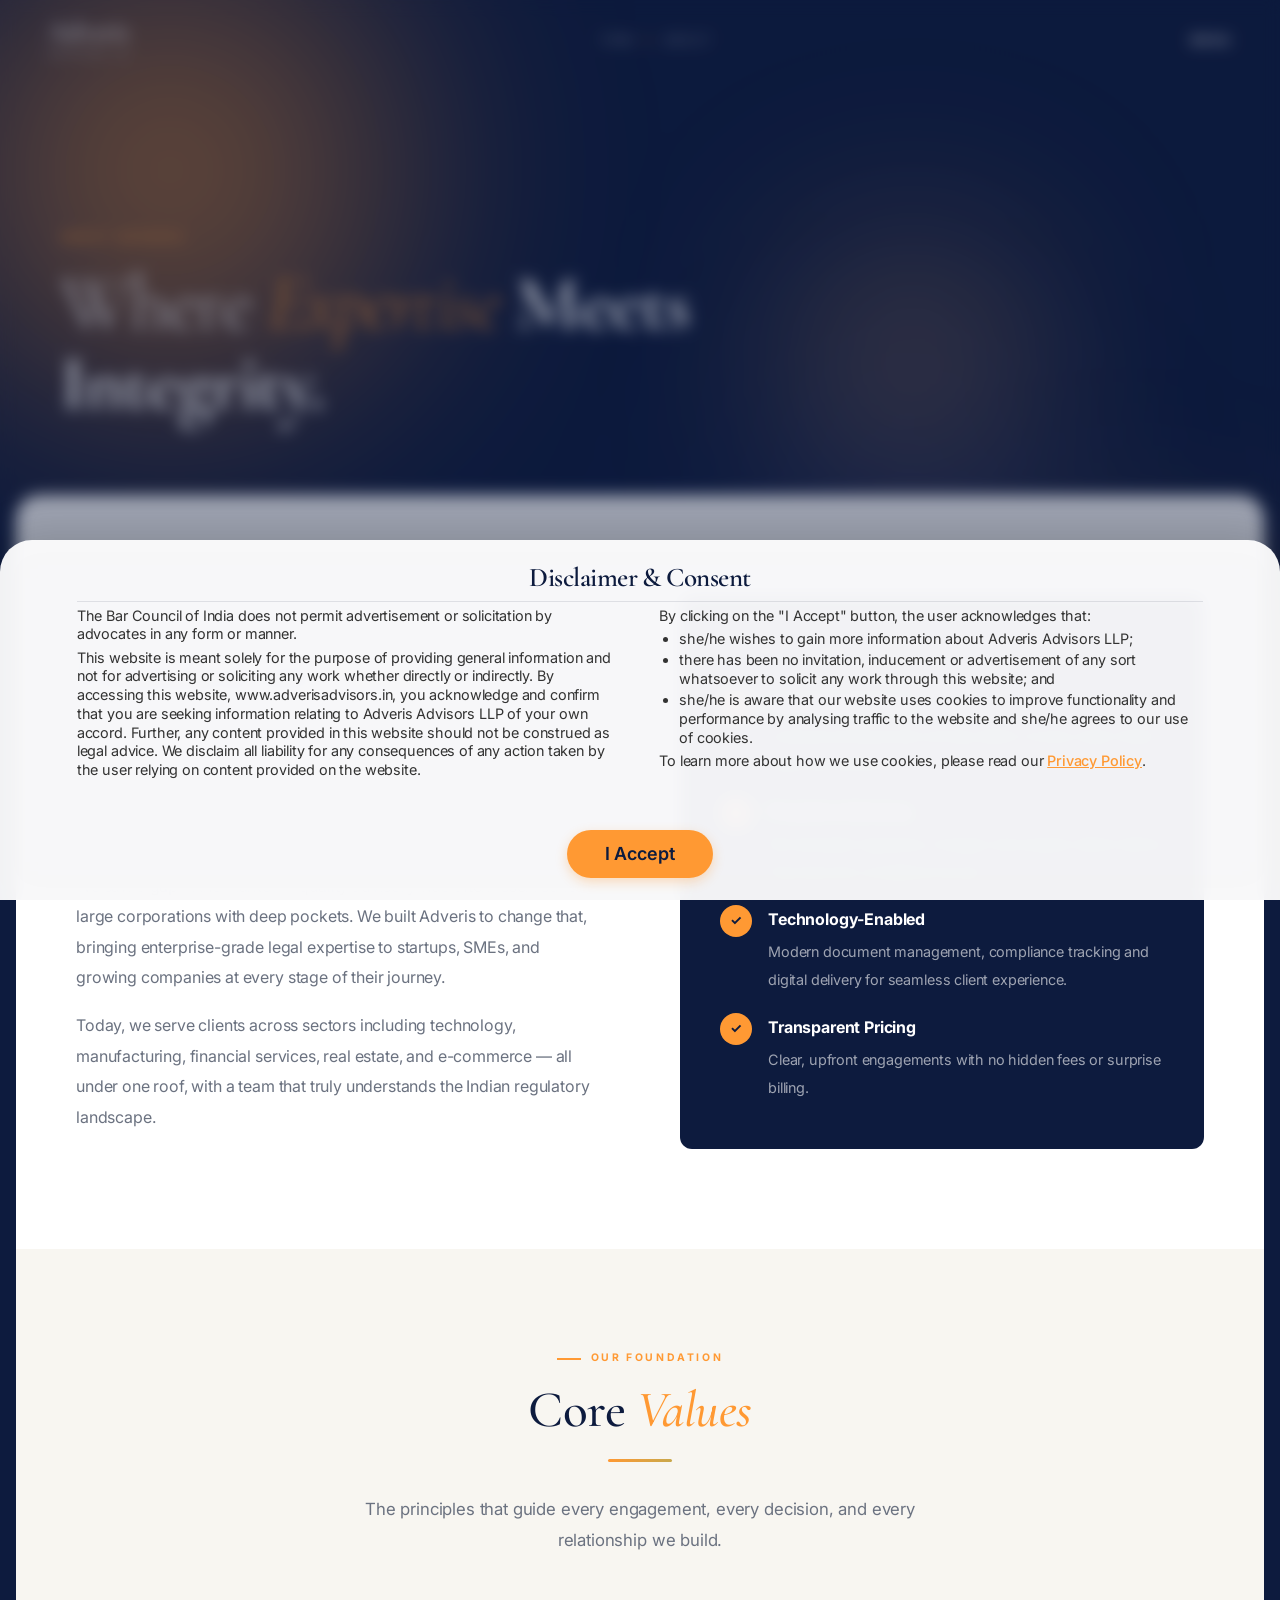
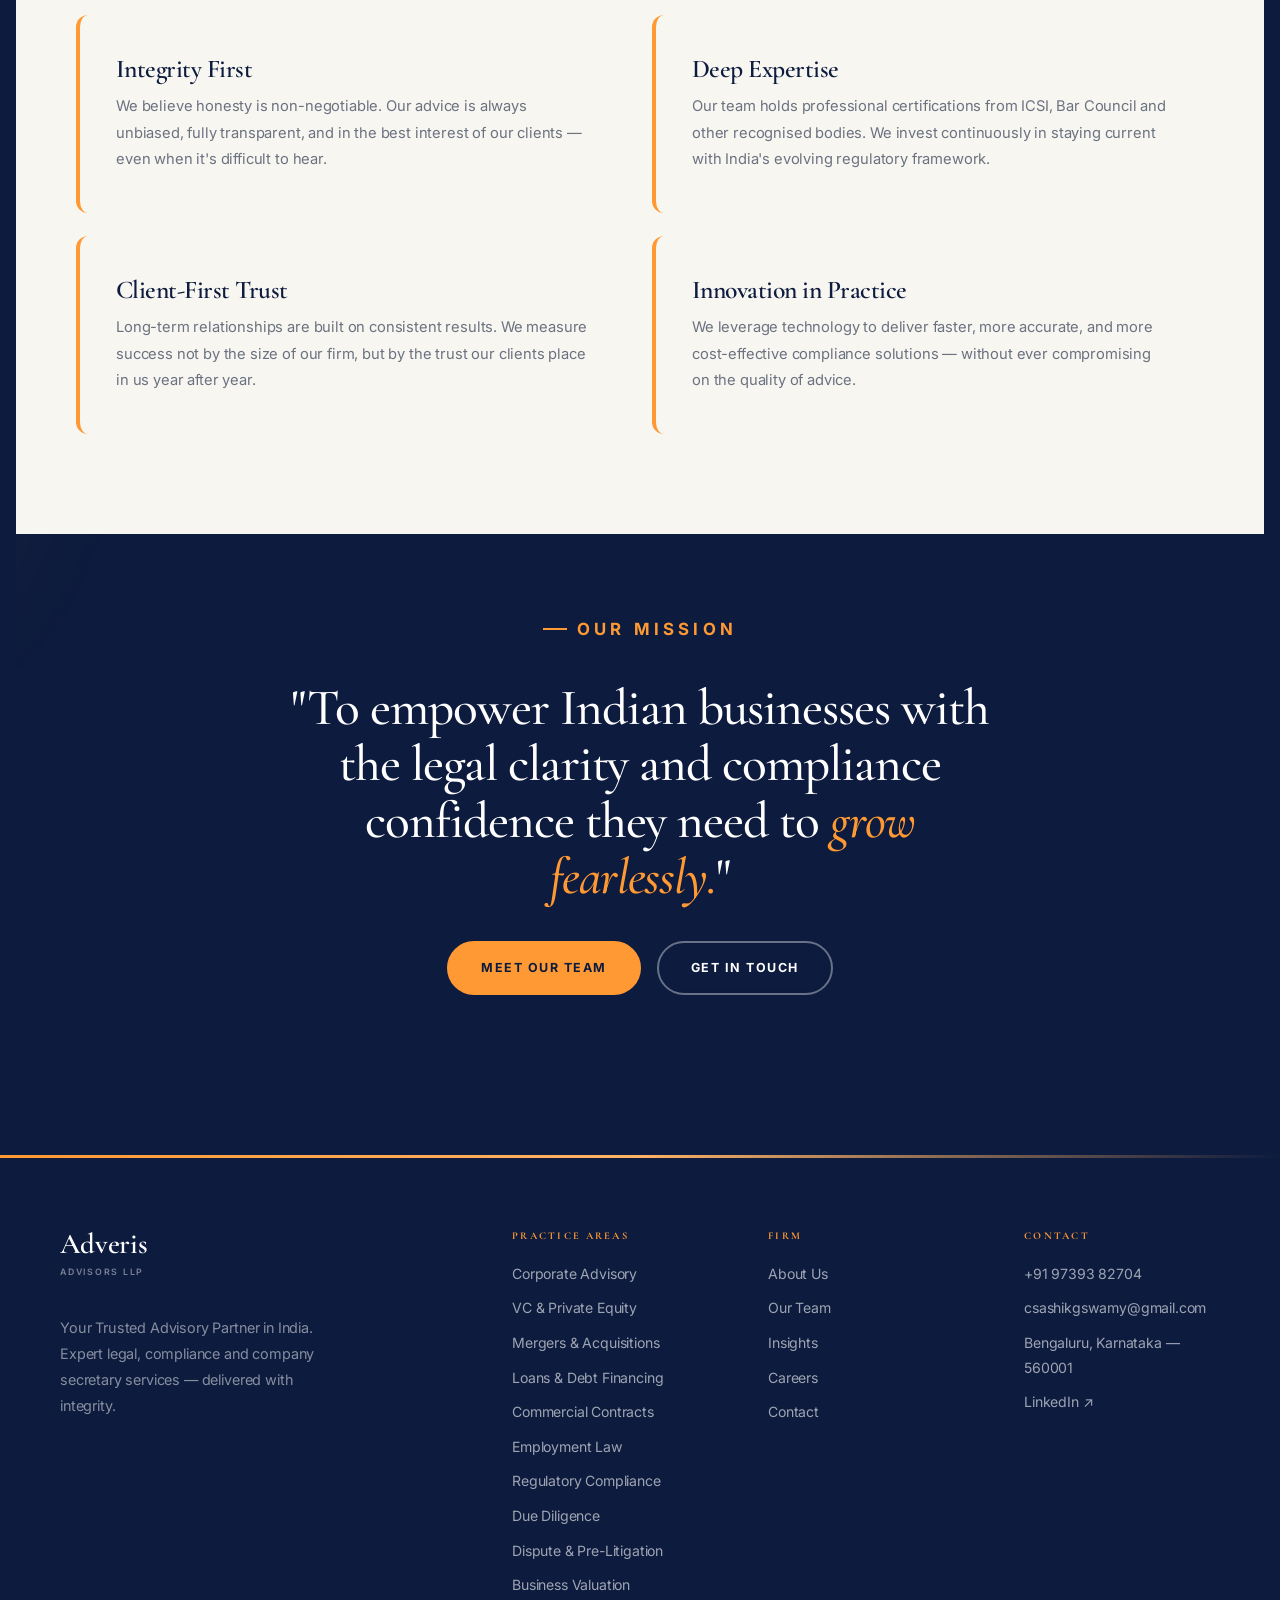
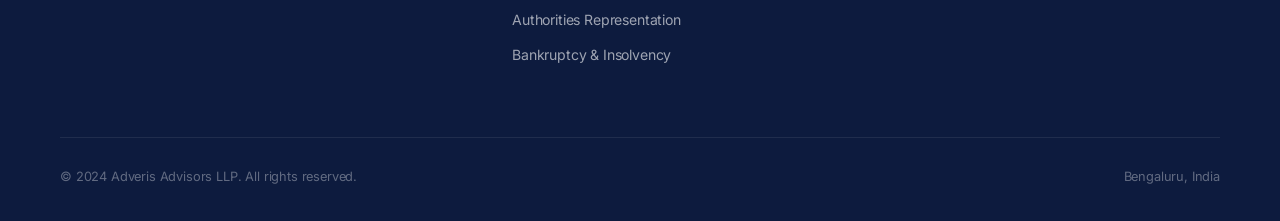
==== commit 80d8441a: "Add placeholder LinkedIn link to footers globally" ====
--- a/about.html
+++ b/about.html
@@ -231,7 +231,8 @@
           <a href="services.html#12">Bankruptcy &amp; Insolvency</a>
         </div>
         <div class="footer-col"><h4>Firm</h4><a href="about.html">About Us</a><a href="team.html">Our Team</a><a href="insights.html">Insights</a><a href="careers.html">Careers</a><a href="contact.html">Contact</a></div>
-        <div class="footer-col"><h4>Contact</h4><a href="tel:+919739382704">+91 97393 82704</a><a href="mailto:csashikgswamy@gmail.com">csashikgswamy@gmail.com</a><a href="#">Bengaluru, Karnataka — 560001</a></div>
+        <div class="footer-col"><h4>Contact</h4><a href="tel:+919739382704">+91 97393 82704</a><a href="mailto:csashikgswamy@gmail.com">csashikgswamy@gmail.com</a><a href="#">Bengaluru, Karnataka — 560001</a><a href="https://linkedin.com/company/placeholder" target="_blank" rel="noopener">LinkedIn ↗</a>
+        </div>
       </div>
       <div class="footer-bottom"><span>© 2024 Adveris Advisors LLP. All rights reserved.</span><span>Bengaluru, India</span></div>
     </div>
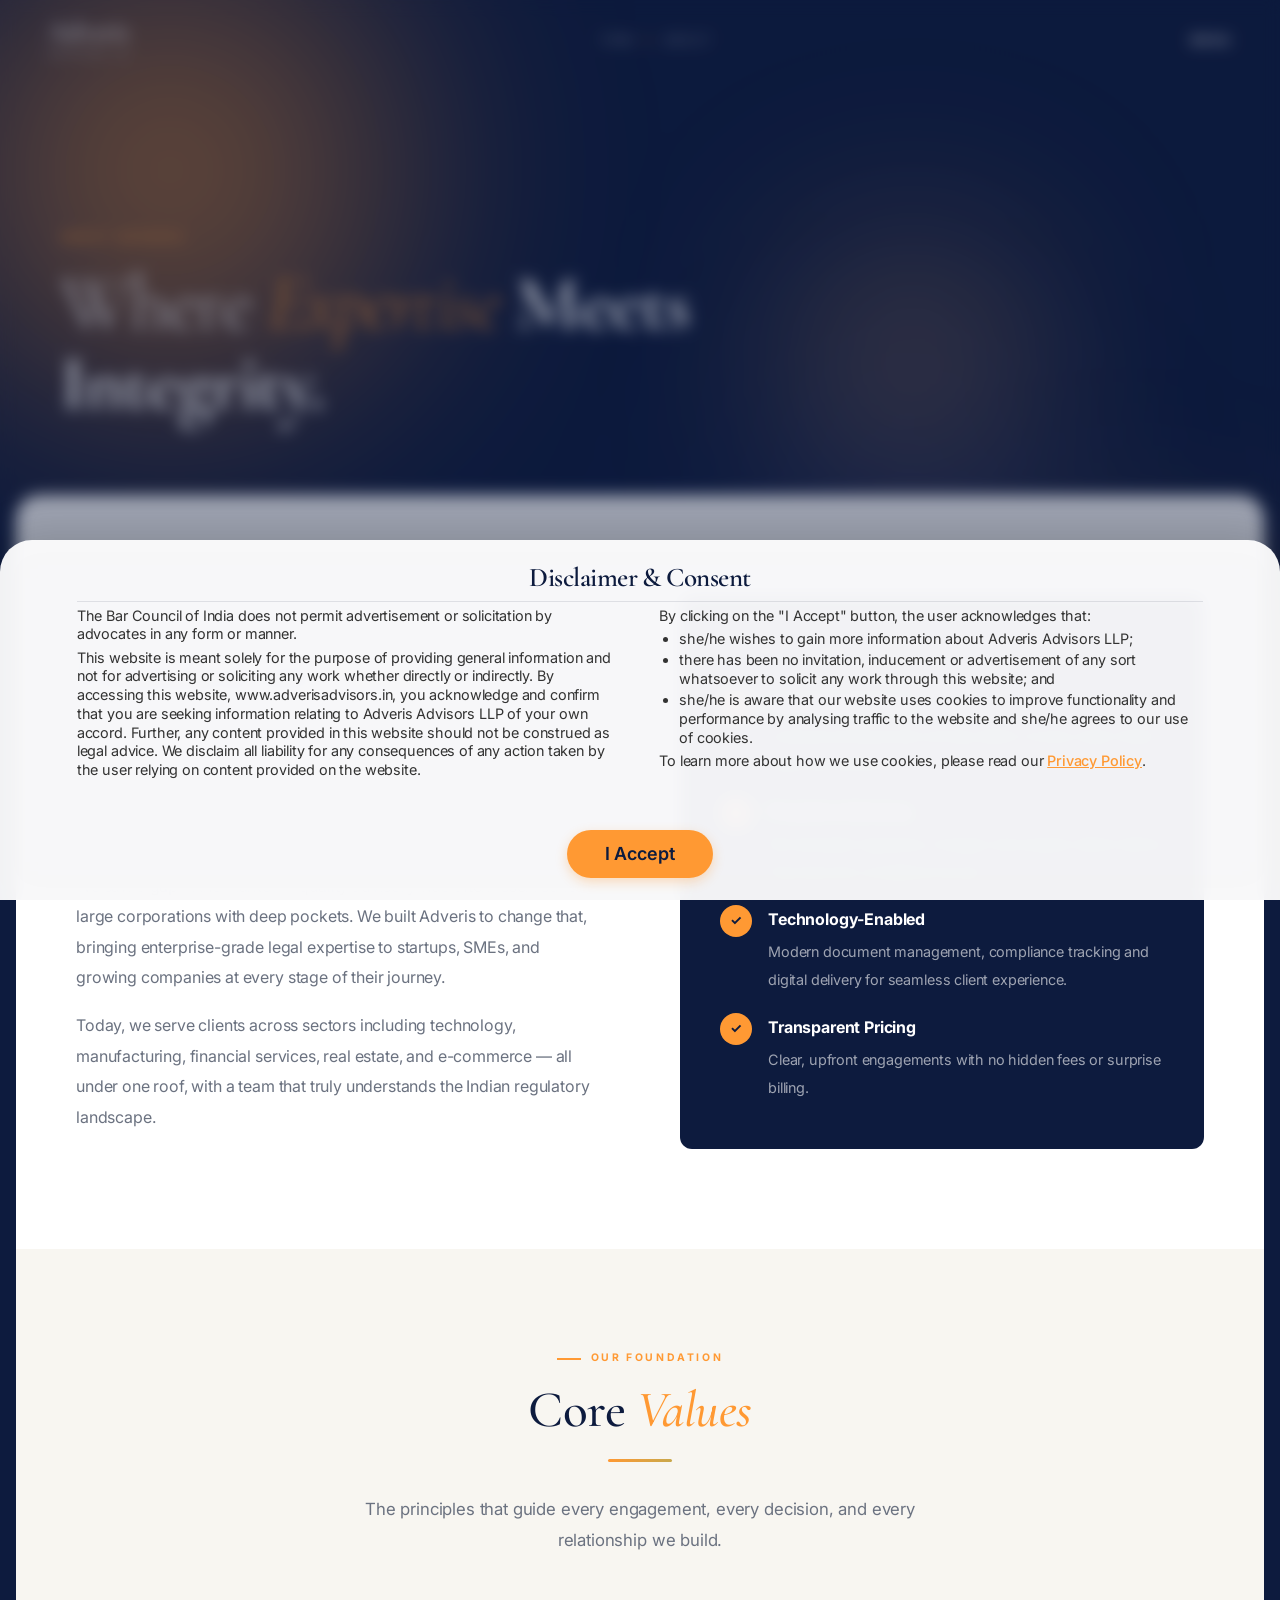
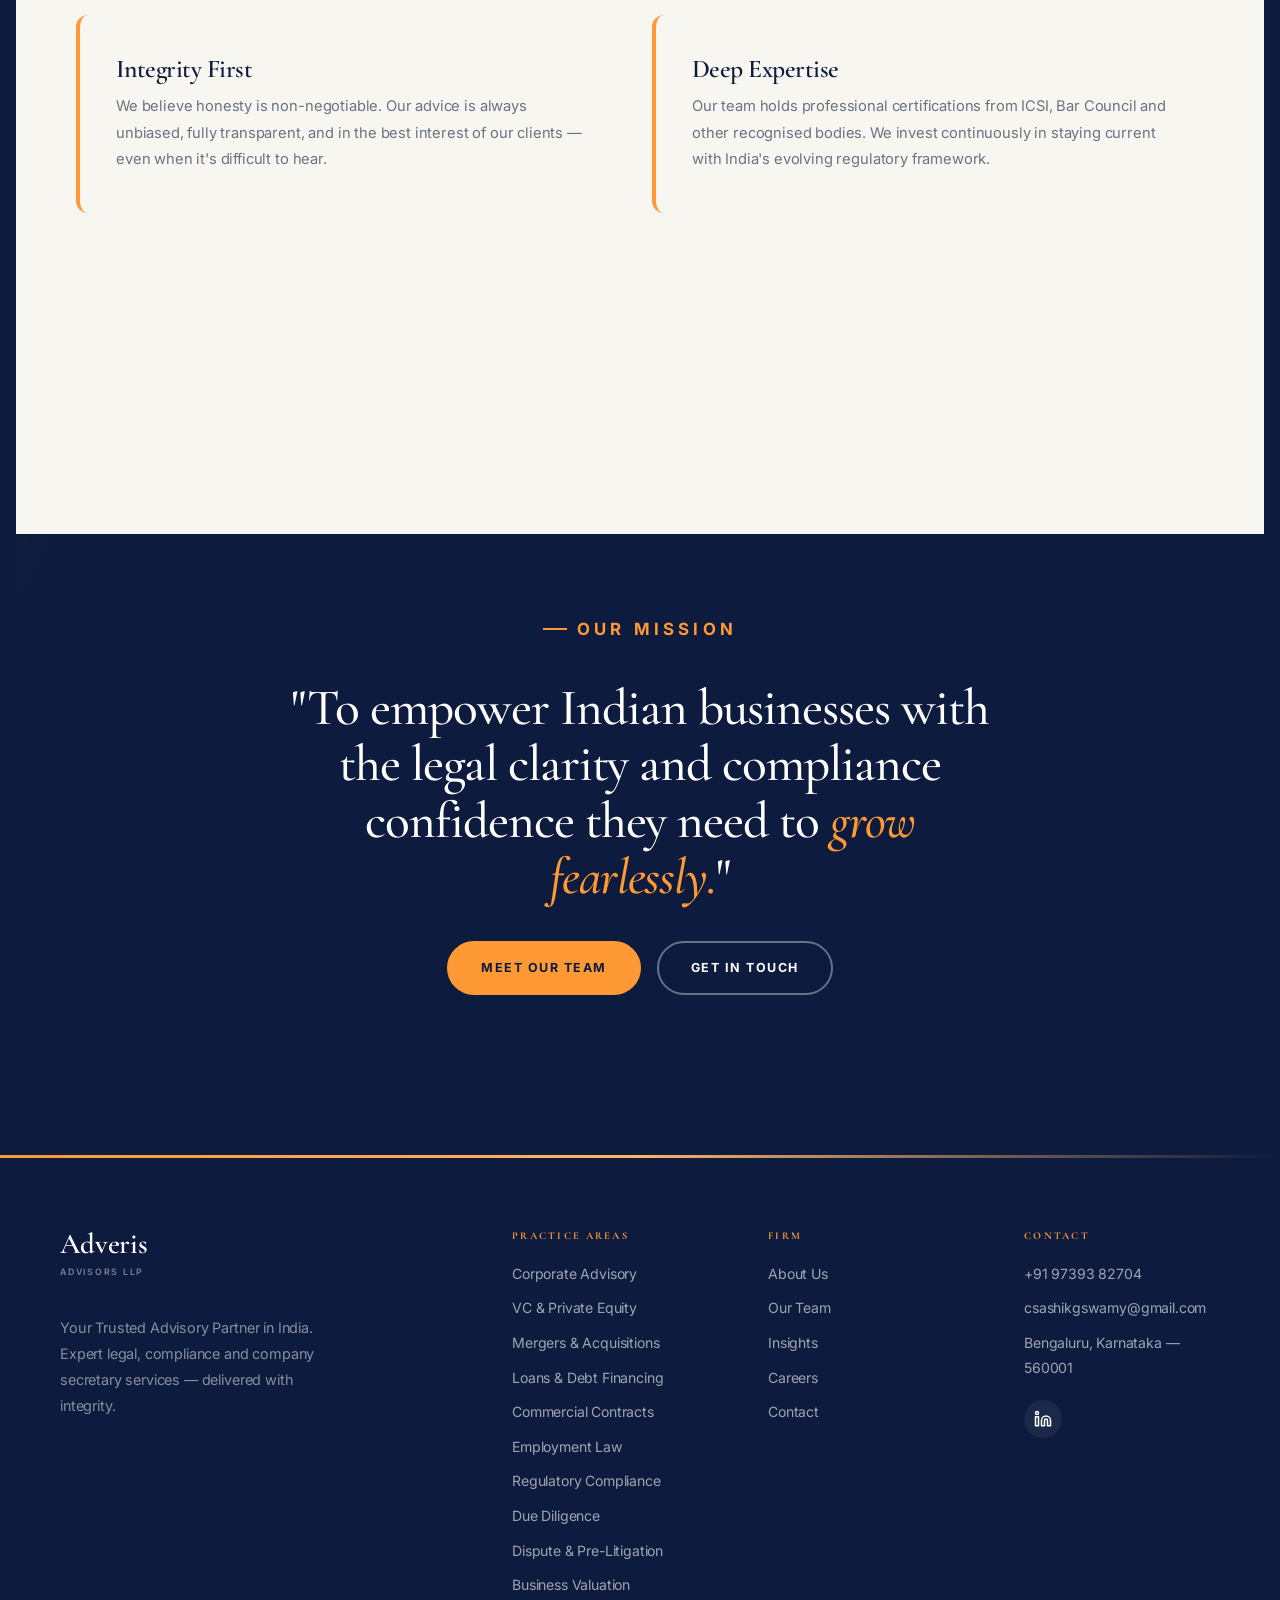
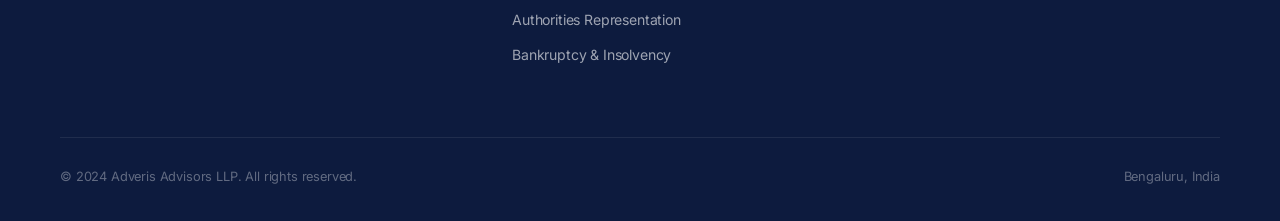
==== commit a6d7fe11: "Upgrade footer social links to SVG icons globally" ====
--- a/about.html
+++ b/about.html
@@ -231,7 +231,15 @@
           <a href="services.html#12">Bankruptcy &amp; Insolvency</a>
         </div>
         <div class="footer-col"><h4>Firm</h4><a href="about.html">About Us</a><a href="team.html">Our Team</a><a href="insights.html">Insights</a><a href="careers.html">Careers</a><a href="contact.html">Contact</a></div>
-        <div class="footer-col"><h4>Contact</h4><a href="tel:+919739382704">+91 97393 82704</a><a href="mailto:csashikgswamy@gmail.com">csashikgswamy@gmail.com</a><a href="#">Bengaluru, Karnataka — 560001</a><a href="https://linkedin.com/company/placeholder" target="_blank" rel="noopener">LinkedIn ↗</a>
+        <div class="footer-col"><h4>Contact</h4><a href="tel:+919739382704">+91 97393 82704</a><a href="mailto:csashikgswamy@gmail.com">csashikgswamy@gmail.com</a><a href="#">Bengaluru, Karnataka — 560001</a><div class="footer-socials">
+            <a href="https://linkedin.com/company/placeholder" target="_blank" rel="noopener" aria-label="LinkedIn">
+              <svg viewBox="0 0 24 24" width="18" height="18" stroke="currentColor" stroke-width="2" fill="none" stroke-linecap="round" stroke-linejoin="round">
+                <path d="M16 8a6 6 0 0 1 6 6v7h-4v-7a2 2 0 0 0-2-2 2 2 0 0 0-2 2v7h-4v-7a6 6 0 0 1 6-6z"></path>
+                <rect x="2" y="9" width="4" height="12"></rect>
+                <circle cx="4" cy="4" r="2"></circle>
+              </svg>
+            </a>
+          </div>
         </div>
       </div>
       <div class="footer-bottom"><span>© 2024 Adveris Advisors LLP. All rights reserved.</span><span>Bengaluru, India</span></div>
--- a/css/style.css
+++ b/css/style.css
@@ -618,6 +618,9 @@
   margin-bottom: 10px; transition: var(--t);
 }
 .footer-col a:hover { color: var(--saffron); padding-left: 4px; }
+.footer-socials { display: flex; gap: 12px; margin-top: 20px; }
+.footer-socials a { display: flex !important; align-items: center; justify-content: center; width: 38px; height: 38px; border-radius: 50%; background: rgba(255,255,255,0.06); color: white; padding: 0 !important; margin-bottom: 0px !important; }
+.footer-socials a:hover { background: var(--saffron); color: var(--navy); transform: translateY(-3px); }
 .footer-bottom {
   border-top: 1px solid rgba(255,255,255,0.08); padding-top: 28px;
   display: flex; justify-content: space-between; align-items: center;
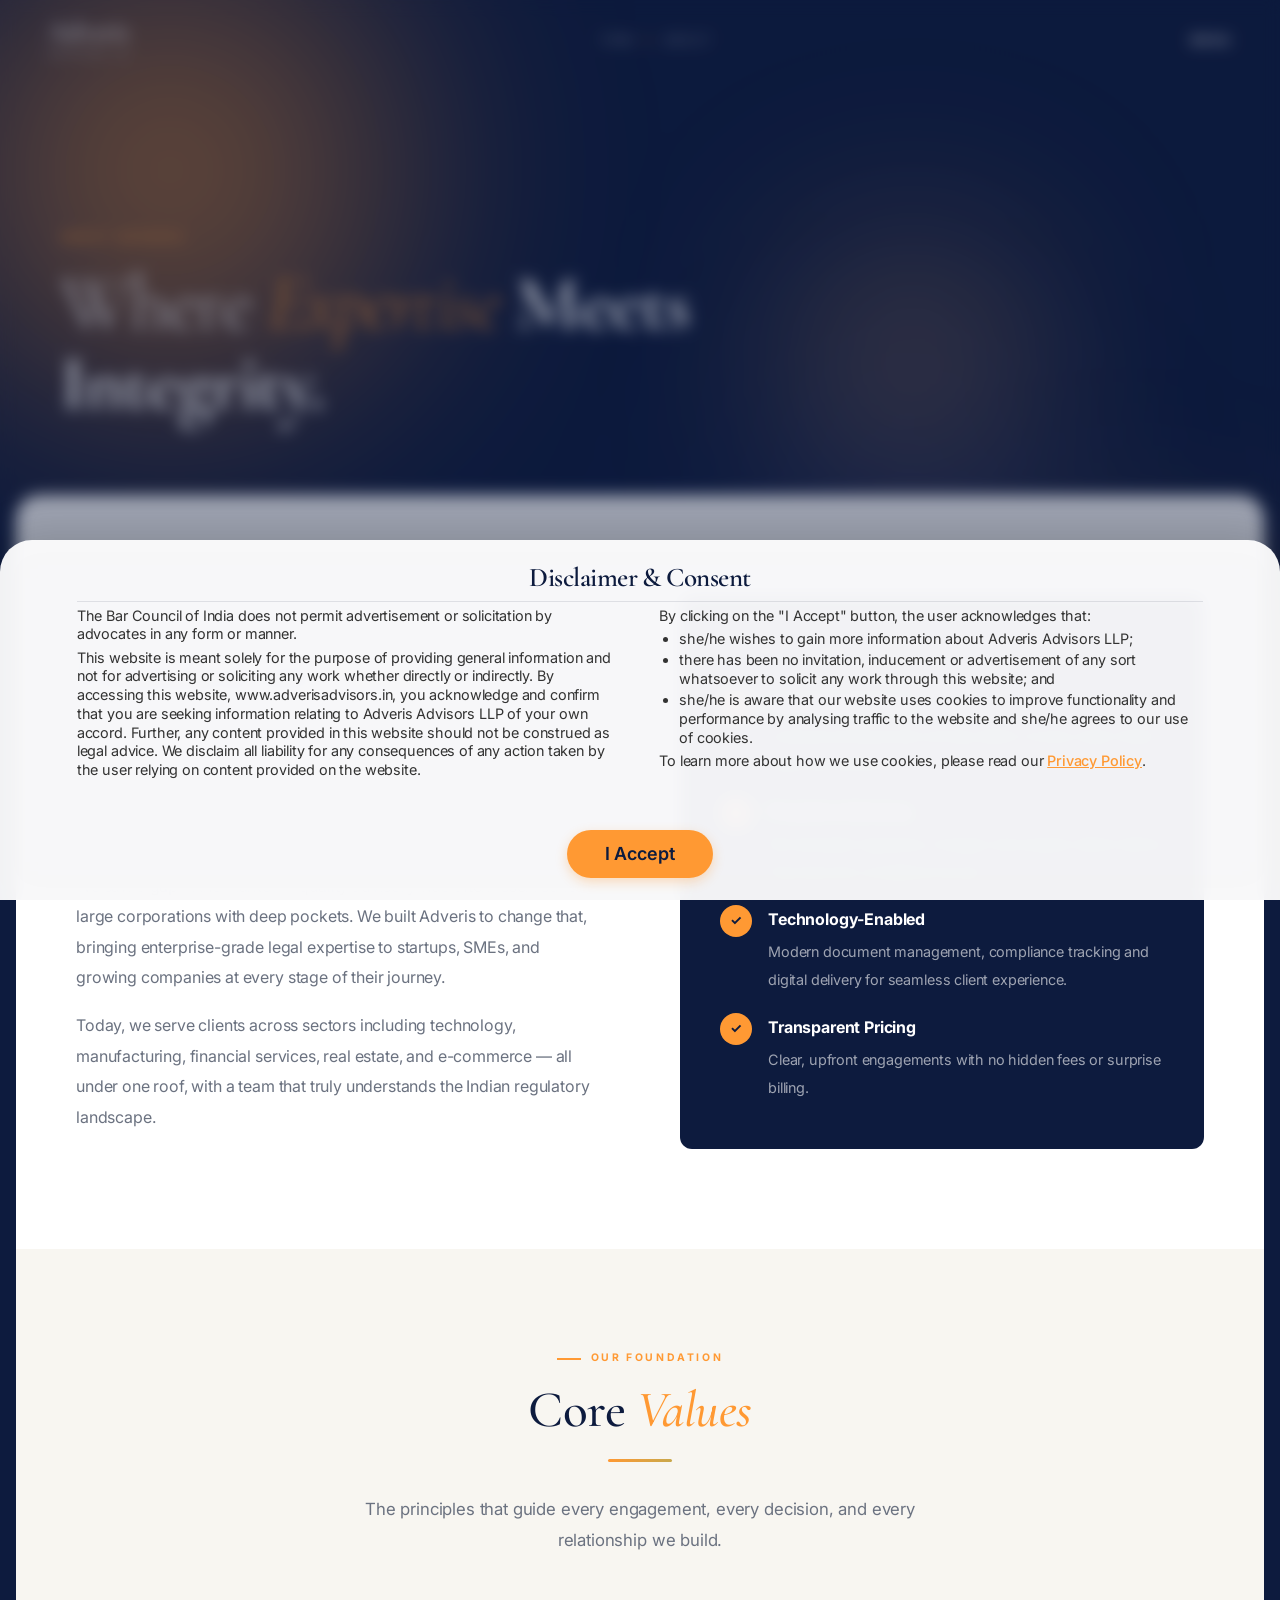
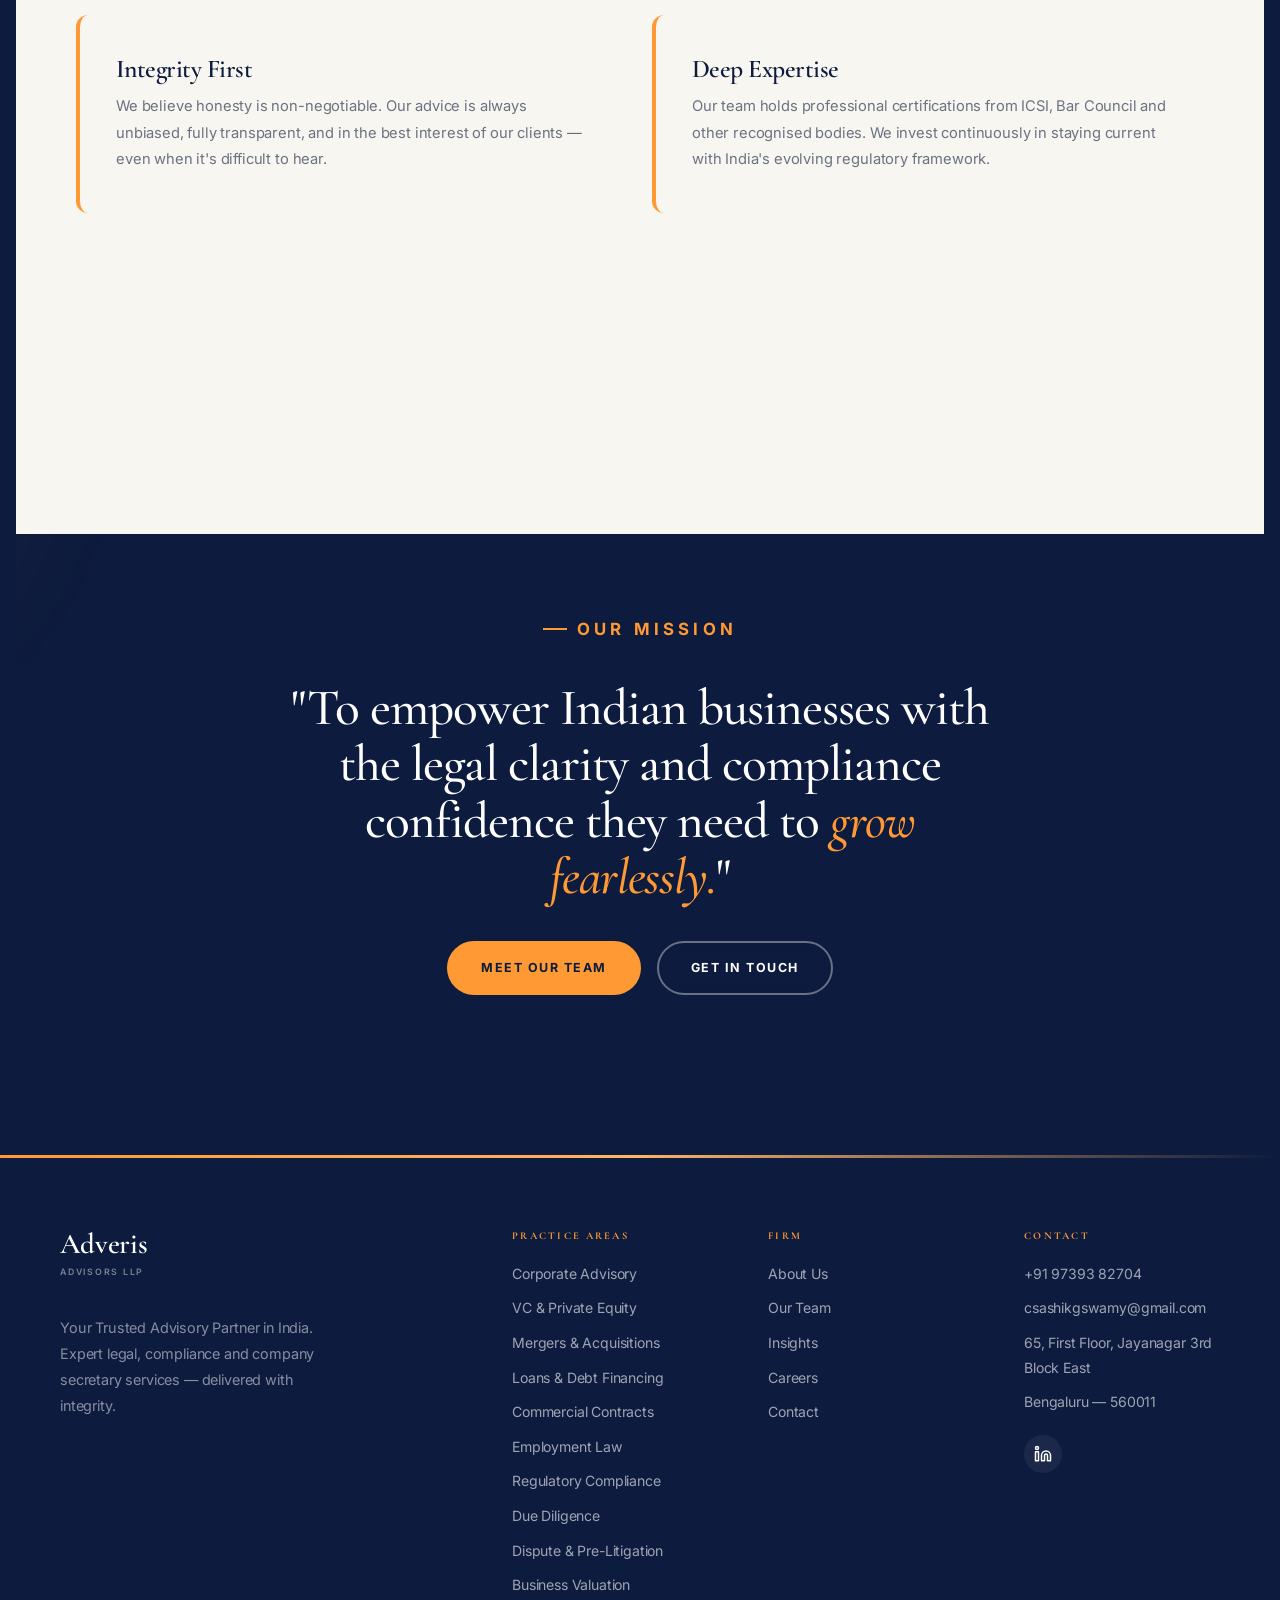
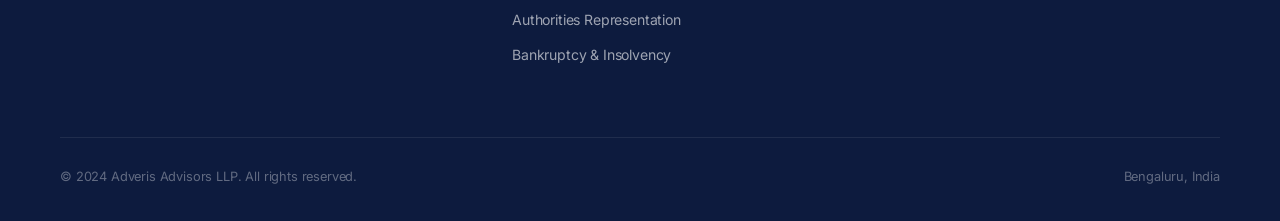
==== commit 4b5bc19d: "Update office address to Jayanagar and integrate Google Maps across all pages" ====
--- a/about.html
+++ b/about.html
@@ -231,7 +231,7 @@
           <a href="services.html#12">Bankruptcy &amp; Insolvency</a>
         </div>
         <div class="footer-col"><h4>Firm</h4><a href="about.html">About Us</a><a href="team.html">Our Team</a><a href="insights.html">Insights</a><a href="careers.html">Careers</a><a href="contact.html">Contact</a></div>
-        <div class="footer-col"><h4>Contact</h4><a href="tel:+919739382704">+91 97393 82704</a><a href="mailto:csashikgswamy@gmail.com">csashikgswamy@gmail.com</a><a href="#">Bengaluru, Karnataka — 560001</a><div class="footer-socials">
+        <div class="footer-col"><h4>Contact</h4><a href="tel:+919739382704">+91 97393 82704</a><a href="mailto:csashikgswamy@gmail.com">csashikgswamy@gmail.com</a><a href="https://www.google.com/maps/search/?api=1&query=65,+First+Floor,+8th+B+Main+Road,+27th+Cross+Rd,+Jayanagar+3rd+Block+East,+Jayanagar,+Bengaluru,+Karnataka+560011" target="_blank" rel="noopener">65, First Floor, Jayanagar 3rd Block East</a><a href="https://www.google.com/maps/search/?api=1&query=65,+First+Floor,+8th+B+Main+Road,+27th+Cross+Rd,+Jayanagar+3rd+Block+East,+Jayanagar,+Bengaluru,+Karnataka+560011" target="_blank" rel="noopener">Bengaluru — 560011</a><div class="footer-socials">
             <a href="https://linkedin.com/company/placeholder" target="_blank" rel="noopener" aria-label="LinkedIn">
               <svg viewBox="0 0 24 24" width="18" height="18" stroke="currentColor" stroke-width="2" fill="none" stroke-linecap="round" stroke-linejoin="round">
                 <path d="M16 8a6 6 0 0 1 6 6v7h-4v-7a2 2 0 0 0-2-2 2 2 0 0 0-2 2v7h-4v-7a6 6 0 0 1 6-6z"></path>
